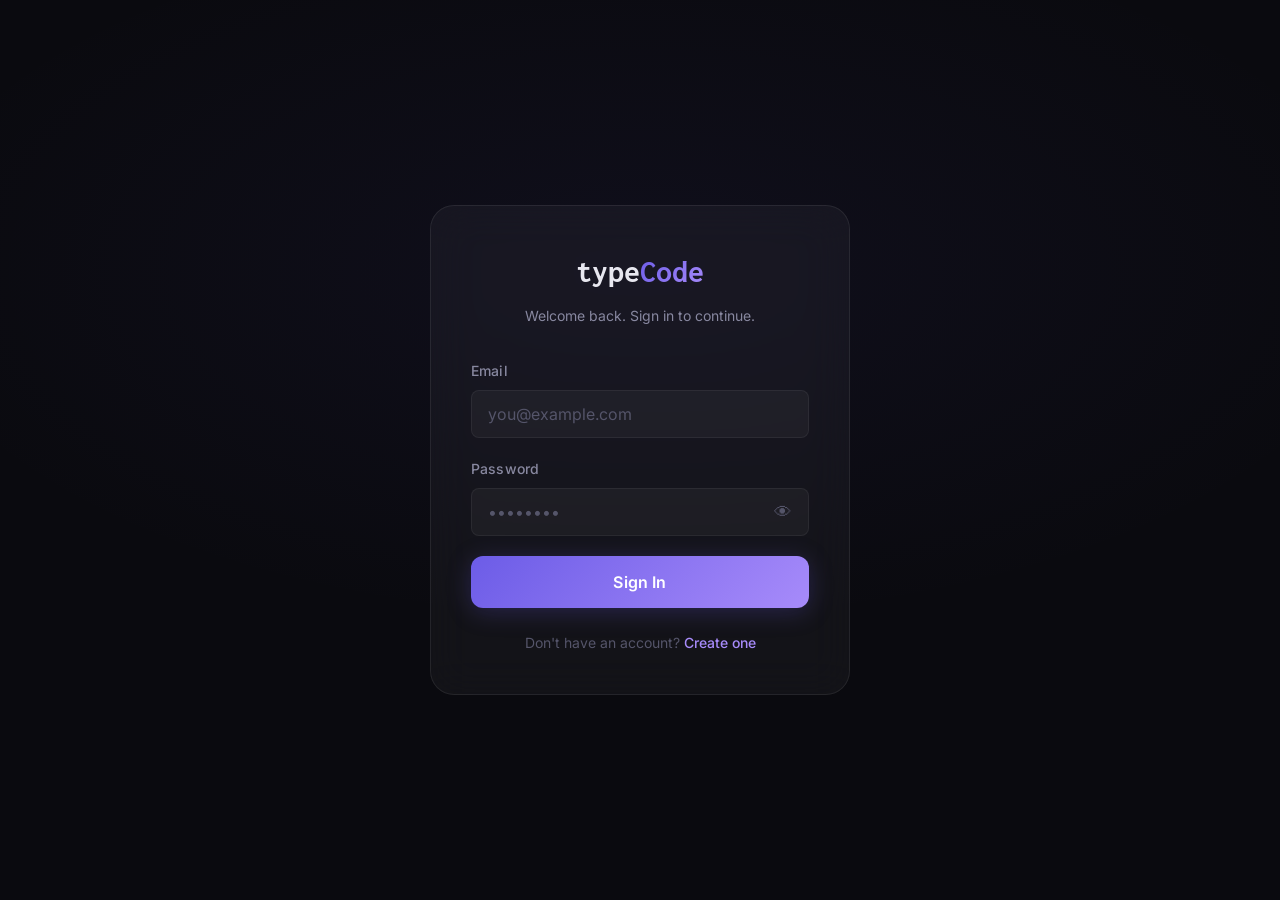
==== frontend/admin.html @ 32d02f75 "updated" ====
<!DOCTYPE html>
<html lang="en" data-theme="dark">
<head>
  <meta charset="UTF-8">
  <meta name="viewport" content="width=device-width, initial-scale=1.0">
  <title>Admin Panel — typeCode</title>
  <link rel="preconnect" href="https://fonts.googleapis.com">
  <link rel="preconnect" href="https://fonts.gstatic.com" crossorigin>
  <link href="https://fonts.googleapis.com/css2?family=Inconsolata:wght@400;700&family=Inter:wght@300;400;500;600;700&display=swap" rel="stylesheet">
  <link rel="stylesheet" href="css/design-system.css">
  <link rel="stylesheet" href="css/components.css">
  <link rel="stylesheet" href="css/layout.css">
  <link rel="stylesheet" href="css/dashboard.css">
  <style>
    .admin-tabs { margin-bottom: var(--space-6); justify-content: center; }
    .admin-section { display: none; }
    .admin-section.active { display: block; }
    .admin-stat { padding: var(--space-4) var(--space-5); }
    .admin-form { max-width: 600px; }
    .content-item { display: flex; justify-content: space-between; align-items: center; padding: var(--space-3) 0; border-bottom: 1px solid var(--border-subtle); }
    .content-item:last-child { border-bottom: none; }
    .content-preview { max-width: 400px; overflow: hidden; text-overflow: ellipsis; white-space: nowrap; font-size: var(--font-size-sm); color: var(--text-secondary); }
    .content-actions { display: flex; gap: var(--space-2); }
  </style>
</head>
<body>

  <!-- Navbar -->
  <nav class="app-navbar">
    <a href="index.html" class="app-navbar-logo">type<span>Code</span></a>
    <div class="app-navbar-nav">
      <a href="dashboard.html" class="nav-link">📊 Dashboard</a>
      <a href="admin.html" class="nav-link active">🔧 Admin</a>
    </div>
    <div class="app-navbar-actions">
      <button class="theme-toggle" aria-label="Toggle theme">☀️</button>
      <a href="profile.html" class="user-avatar" title="Profile">A</a>
      <button class="mobile-menu-btn" aria-label="Menu">☰</button>
    </div>
  </nav>

  <div class="page">
    <div class="page-content">

      <div class="page-header">
        <h1 class="page-title">🔧 Admin Panel</h1>
        <p class="page-subtitle">Manage users, content, and view analytics.</p>
      </div>

      <!-- Admin Tabs -->
      <div class="tabs admin-tabs" id="admin-tabs">
        <button class="tab active" data-section="analytics">📊 Analytics</button>
        <button class="tab" data-section="users">👥 Users</button>
        <button class="tab" data-section="texts">📝 Texts</button>
        <button class="tab" data-section="snippets">💻 Snippets</button>
      </div>

      <!-- Analytics Section -->
      <div class="admin-section active" id="section-analytics">
        <div class="dashboard-stats">
          <div class="card admin-stat stat-card">
            <div class="stat-value" id="admin-total-users">—</div>
            <div class="stat-label">Total Users</div>
          </div>
          <div class="card admin-stat stat-card">
            <div class="stat-value" id="admin-new-users">—</div>
            <div class="stat-label">New This Week</div>
          </div>
          <div class="card admin-stat stat-card">
            <div class="stat-value" id="admin-total-tests">—</div>
            <div class="stat-label">Total Tests</div>
          </div>
          <div class="card admin-stat stat-card">
            <div class="stat-value" id="admin-avg-wpm">—</div>
            <div class="stat-label">Avg WPM</div>
          </div>
          <div class="card admin-stat stat-card">
            <div class="stat-value" id="admin-tests-week">—</div>
            <div class="stat-label">Tests This Week</div>
          </div>
          <div class="card admin-stat stat-card">
            <div class="stat-value" id="admin-total-content">—</div>
            <div class="stat-label">Total Content</div>
          </div>
        </div>
      </div>

      <!-- Users Section -->
      <div class="admin-section" id="section-users">
        <div class="card">
          <div class="card-header">
            <h3 class="card-title">User Management</h3>
            <input class="form-input" type="text" id="user-search" placeholder="Search users..." style="max-width:240px;">
          </div>
          <div class="table-wrapper">
            <table class="data-table">
              <thead>
                <tr><th>ID</th><th>Username</th><th>Email</th><th>Role</th><th>Status</th><th>Actions</th></tr>
              </thead>
              <tbody id="users-table-body">
                <tr><td colspan="6" class="text-center text-muted" style="padding:var(--space-8);">Loading...</td></tr>
              </tbody>
            </table>
          </div>
        </div>
      </div>

      <!-- Texts Section -->
      <div class="admin-section" id="section-texts">
        <div class="card" style="margin-bottom:var(--space-6);">
          <h3 class="card-title" style="margin-bottom:var(--space-4);">Add New Text</h3>
          <form id="add-text-form" class="admin-form" novalidate>
            <div class="form-group">
              <label class="form-label">Content</label>
              <textarea class="form-input form-textarea" id="text-content" rows="4" placeholder="Enter typing text..."></textarea>
            </div>
            <div class="form-group" style="display:flex;gap:var(--space-4);">
              <div style="flex:1;">
                <label class="form-label">Difficulty</label>
                <select class="form-input form-select" id="text-difficulty">
                  <option value="beginner">Beginner</option>
                  <option value="intermediate" selected>Intermediate</option>
                  <option value="advanced">Advanced</option>
                </select>
              </div>
              <div style="flex:1;">
                <label class="form-label">Category</label>
                <input class="form-input" type="text" id="text-category" value="general">
              </div>
            </div>
            <button type="submit" class="btn btn-primary">Add Text</button>
          </form>
        </div>
        <div class="card">
          <h3 class="card-title" style="margin-bottom:var(--space-4);">Existing Texts</h3>
          <div id="texts-list"><p class="text-muted">Loading...</p></div>
        </div>
      </div>

      <!-- Snippets Section -->
      <div class="admin-section" id="section-snippets">
        <div class="card" style="margin-bottom:var(--space-6);">
          <h3 class="card-title" style="margin-bottom:var(--space-4);">Add Code Snippet</h3>
          <form id="add-snippet-form" class="admin-form" novalidate>
            <div class="form-group">
              <label class="form-label">Title</label>
              <input class="form-input" type="text" id="snippet-title" placeholder="e.g. Binary Search">
            </div>
            <div class="form-group">
              <label class="form-label">Code</label>
              <textarea class="form-input form-textarea" id="snippet-content" rows="6" placeholder="Paste code here..." style="font-family:var(--font-mono);"></textarea>
            </div>
            <div class="form-group" style="display:flex;gap:var(--space-4);">
              <div style="flex:1;">
                <label class="form-label">Language</label>
                <select class="form-input form-select" id="snippet-language">
                  <option value="python">Python</option>
                  <option value="javascript">JavaScript</option>
                  <option value="java">Java</option>
                  <option value="c">C</option>
                  <option value="cpp">C++</option>
                  <option value="html">HTML</option>
                  <option value="css">CSS</option>
                  <option value="sql">SQL</option>
                </select>
              </div>
              <div style="flex:1;">
                <label class="form-label">Difficulty</label>
                <select class="form-input form-select" id="snippet-difficulty">
                  <option value="beginner">Beginner</option>
                  <option value="intermediate" selected>Intermediate</option>
                  <option value="advanced">Advanced</option>
                </select>
              </div>
            </div>
            <button type="submit" class="btn btn-primary">Add Snippet</button>
          </form>
        </div>
        <div class="card">
          <h3 class="card-title" style="margin-bottom:var(--space-4);">Existing Snippets</h3>
          <div id="snippets-list"><p class="text-muted">Loading...</p></div>
        </div>
      </div>

    </div>
  </div>

  <script src="js/api.js"></script>
  <script src="js/app.js"></script>
  <script src="js/admin.js"></script>
</body>
</html>
---- frontend/css/design-system.css ----
/* ============================================
   DESIGN SYSTEM — typeCode
   Core tokens, variables, and base styles
   ============================================ */

/* --- CSS Custom Properties (Design Tokens) --- */
:root {
  /* ---- Colors: Dark Theme (Default) ---- */
  --bg-primary: #0a0a0f;
  --bg-secondary: #111118;
  --bg-tertiary: #1a1a2e;
  --bg-card: rgba(255, 255, 255, 0.03);
  --bg-card-hover: rgba(255, 255, 255, 0.05);
  --bg-input: rgba(255, 255, 255, 0.04);
  --bg-input-focus: rgba(255, 255, 255, 0.07);

  --glass-bg: rgba(255, 255, 255, 0.04);
  --glass-border: rgba(255, 255, 255, 0.08);
  --glass-blur: 20px;

  --border-subtle: rgba(255, 255, 255, 0.06);
  --border-default: rgba(255, 255, 255, 0.1);
  --border-strong: rgba(255, 255, 255, 0.15);

  --text-primary: #e8e8f0;
  --text-secondary: #8888a0;
  --text-muted: #55556a;
  --text-inverse: #0a0a0f;

  /* ---- Accent Colors ---- */
  --accent: #6c5ce7;
  --accent-hover: #7c6ef0;
  --accent-light: #a78bfa;
  --accent-glow: rgba(108, 92, 231, 0.25);
  --accent-gradient: linear-gradient(135deg, #6c5ce7, #a78bfa);

  --teal: #00cec9;
  --teal-hover: #00e0db;
  --teal-glow: rgba(0, 206, 201, 0.2);

  /* ---- Semantic Colors ---- */
  --success: #00b894;
  --success-bg: rgba(0, 184, 148, 0.1);
  --success-border: rgba(0, 184, 148, 0.25);
  --error: #ff6b6b;
  --error-bg: rgba(255, 107, 107, 0.1);
  --error-border: rgba(255, 107, 107, 0.25);
  --warning: #fdcb6e;
  --warning-bg: rgba(253, 203, 110, 0.1);
  --warning-border: rgba(253, 203, 110, 0.25);
  --info: #74b9ff;
  --info-bg: rgba(116, 185, 255, 0.1);

  /* ---- Typography ---- */
  --font-display: 'Inter', -apple-system, BlinkMacSystemFont, 'Segoe UI', sans-serif;
  --font-mono: 'Inconsolata', 'JetBrains Mono', 'Courier New', monospace;
  --font-size-xs: 0.75rem;    /* 12px */
  --font-size-sm: 0.875rem;   /* 14px */
  --font-size-base: 1rem;     /* 16px */
  --font-size-md: 1.125rem;   /* 18px */
  --font-size-lg: 1.25rem;    /* 20px */
  --font-size-xl: 1.5rem;     /* 24px */
  --font-size-2xl: 2rem;      /* 32px */
  --font-size-3xl: 2.5rem;    /* 40px */
  --font-size-4xl: 3.5rem;    /* 56px */
  --line-height-tight: 1.15;
  --line-height-normal: 1.6;
  --letter-spacing-tight: -0.02em;
  --letter-spacing-normal: 0;
  --letter-spacing-wide: 0.04em;

  /* ---- Spacing ---- */
  --space-1: 0.25rem;  /* 4px */
  --space-2: 0.5rem;   /* 8px */
  --space-3: 0.75rem;  /* 12px */
  --space-4: 1rem;     /* 16px */
  --space-5: 1.25rem;  /* 20px */
  --space-6: 1.5rem;   /* 24px */
  --space-8: 2rem;     /* 32px */
  --space-10: 2.5rem;  /* 40px */
  --space-12: 3rem;    /* 48px */
  --space-16: 4rem;    /* 64px */
  --space-20: 5rem;    /* 80px */

  /* ---- Border Radius ---- */
  --radius-xs: 4px;
  --radius-sm: 8px;
  --radius-md: 12px;
  --radius-lg: 16px;
  --radius-xl: 20px;
  --radius-2xl: 24px;
  --radius-full: 9999px;

  /* ---- Shadows ---- */
  --shadow-sm: 0 2px 8px rgba(0, 0, 0, 0.2);
  --shadow-md: 0 4px 16px rgba(0, 0, 0, 0.3);
  --shadow-lg: 0 8px 32px rgba(0, 0, 0, 0.4);
  --shadow-xl: 0 16px 48px rgba(0, 0, 0, 0.5);
  --shadow-glow-accent: 0 4px 24px var(--accent-glow);
  --shadow-glow-teal: 0 4px 24px var(--teal-glow);

  /* ---- Transitions ---- */
  --transition-fast: 0.15s ease;
  --transition-normal: 0.25s ease;
  --transition-slow: 0.4s ease;

  /* ---- Z-Index Scale ---- */
  --z-dropdown: 100;
  --z-sticky: 200;
  --z-navbar: 300;
  --z-sidebar: 400;
  --z-modal-backdrop: 500;
  --z-modal: 600;
  --z-toast: 700;
  --z-tooltip: 800;
}

/* ---- Light Theme Overrides ---- */
[data-theme="light"] {
  --bg-primary: #f5f5fa;
  --bg-secondary: #ffffff;
  --bg-tertiary: #eeeef4;
  --bg-card: rgba(0, 0, 0, 0.02);
  --bg-card-hover: rgba(0, 0, 0, 0.04);
  --bg-input: rgba(0, 0, 0, 0.04);
  --bg-input-focus: rgba(0, 0, 0, 0.06);

  --glass-bg: rgba(255, 255, 255, 0.7);
  --glass-border: rgba(0, 0, 0, 0.08);

  --border-subtle: rgba(0, 0, 0, 0.06);
  --border-default: rgba(0, 0, 0, 0.1);
  --border-strong: rgba(0, 0, 0, 0.15);

  --text-primary: #1a1a2e;
  --text-secondary: #666680;
  --text-muted: #999aaa;
  --text-inverse: #f5f5fa;

  --accent-glow: rgba(108, 92, 231, 0.15);
  --teal-glow: rgba(0, 206, 201, 0.12);

  --shadow-sm: 0 2px 8px rgba(0, 0, 0, 0.06);
  --shadow-md: 0 4px 16px rgba(0, 0, 0, 0.08);
  --shadow-lg: 0 8px 32px rgba(0, 0, 0, 0.1);
}

/* ============================================
   BASE RESET & DEFAULTS
   ============================================ */
*, *::before, *::after {
  margin: 0;
  padding: 0;
  box-sizing: border-box;
}

html {
  font-size: 16px;
  scroll-behavior: smooth;
  -webkit-text-size-adjust: 100%;
}

body {
  font-family: var(--font-display);
  font-size: var(--font-size-base);
  line-height: var(--line-height-normal);
  color: var(--text-primary);
  background: var(--bg-primary);
  -webkit-font-smoothing: antialiased;
  -moz-osx-font-smoothing: grayscale;
  min-height: 100vh;
}

a {
  color: var(--accent-light);
  text-decoration: none;
  transition: color var(--transition-fast);
}
a:hover { color: var(--accent); }

img, video { max-width: 100%; height: auto; display: block; }

button, input, select, textarea {
  font-family: inherit;
  font-size: inherit;
  color: inherit;
  border: none;
  outline: none;
  background: none;
}

button { cursor: pointer; }

ul, ol { list-style: none; }

::selection {
  background: var(--accent);
  color: #ffffff;
}

/* Scrollbar styling (Webkit) */
::-webkit-scrollbar { width: 6px; height: 6px; }
::-webkit-scrollbar-track { background: transparent; }
::-webkit-scrollbar-thumb {
  background: rgba(255, 255, 255, 0.1);
  border-radius: var(--radius-full);
}
::-webkit-scrollbar-thumb:hover {
  background: rgba(255, 255, 255, 0.18);
}

/* ============================================
   UTILITY CLASSES
   ============================================ */
.visually-hidden {
  position: absolute !important;
  width: 1px !important;
  height: 1px !important;
  padding: 0 !important;
  margin: -1px !important;
  overflow: hidden !important;
  clip: rect(0, 0, 0, 0) !important;
  white-space: nowrap !important;
  border: 0 !important;
}

.container {
  width: 100%;
  max-width: 1200px;
  margin: 0 auto;
  padding: 0 var(--space-6);
}

.container-sm { max-width: 640px; }
.container-md { max-width: 860px; }

.text-center { text-align: center; }
.text-muted  { color: var(--text-muted); }
.text-mono   { font-family: var(--font-mono); }

.flex { display: flex; }
.flex-col { flex-direction: column; }
.items-center { align-items: center; }
.justify-center { justify-content: center; }
.justify-between { justify-content: space-between; }
.gap-2 { gap: var(--space-2); }
.gap-4 { gap: var(--space-4); }
.gap-6 { gap: var(--space-6); }
---- frontend/css/components.css ----
/* ============================================
   REUSABLE COMPONENTS — typeCode
   Buttons, cards, forms, modals, badges, toasts
   ============================================ */

/* ============================================
   BUTTONS
   ============================================ */
.btn {
  display: inline-flex;
  align-items: center;
  justify-content: center;
  gap: var(--space-2);
  padding: 0.75rem 1.75rem;
  border: none;
  border-radius: var(--radius-md);
  font-family: var(--font-display);
  font-size: var(--font-size-sm);
  font-weight: 600;
  cursor: pointer;
  transition: all var(--transition-normal);
  letter-spacing: 0.01em;
  white-space: nowrap;
  user-select: none;
  position: relative;
  overflow: hidden;
}

.btn:active { transform: scale(0.97); }

/* Primary — gradient accent */
.btn-primary {
  background: var(--accent-gradient);
  color: #ffffff;
  box-shadow: var(--shadow-glow-accent);
}
.btn-primary:hover {
  transform: translateY(-2px);
  box-shadow: 0 8px 32px rgba(108, 92, 231, 0.4);
}

/* Secondary — outlined glass */
.btn-secondary {
  background: transparent;
  color: var(--text-primary);
  border: 1px solid var(--glass-border);
  backdrop-filter: blur(8px);
}
.btn-secondary:hover {
  background: var(--bg-card-hover);
  border-color: var(--border-strong);
  transform: translateY(-2px);
}

/* Ghost — minimal */
.btn-ghost {
  background: transparent;
  color: var(--text-secondary);
  padding: 0.5rem 1rem;
}
.btn-ghost:hover {
  color: var(--text-primary);
  background: var(--bg-card);
}

/* Danger */
.btn-danger {
  background: var(--error);
  color: #ffffff;
}
.btn-danger:hover {
  background: #ff5252;
  transform: translateY(-2px);
  box-shadow: 0 4px 20px rgba(255, 107, 107, 0.3);
}

/* Success */
.btn-success {
  background: var(--success);
  color: #ffffff;
}
.btn-success:hover {
  transform: translateY(-2px);
  box-shadow: 0 4px 20px rgba(0, 184, 148, 0.3);
}

/* Sizes */
.btn-sm { padding: 0.5rem 1rem; font-size: var(--font-size-xs); }
.btn-lg { padding: 1rem 2.25rem; font-size: var(--font-size-base); }
.btn-full { width: 100%; }

.btn-icon-only {
  padding: 0.65rem;
  border-radius: var(--radius-sm);
}

/* ============================================
   CARDS
   ============================================ */
.card {
  background: var(--bg-card);
  border: 1px solid var(--glass-border);
  border-radius: var(--radius-xl);
  padding: var(--space-6);
  backdrop-filter: blur(var(--glass-blur));
  -webkit-backdrop-filter: blur(var(--glass-blur));
  transition: all var(--transition-normal);
}

.card-hover:hover {
  transform: translateY(-4px);
  border-color: rgba(108, 92, 231, 0.2);
  box-shadow: var(--shadow-lg);
  background: var(--bg-card-hover);
}

.card-header {
  display: flex;
  align-items: center;
  justify-content: space-between;
  margin-bottom: var(--space-4);
}

.card-title {
  font-size: var(--font-size-lg);
  font-weight: 600;
  color: var(--text-primary);
}

.card-subtitle {
  font-size: var(--font-size-sm);
  color: var(--text-secondary);
  margin-top: var(--space-1);
}

/* Stat card (for dashboard) */
.stat-card {
  text-align: center;
  padding: var(--space-6) var(--space-4);
}

.stat-card .stat-value {
  font-family: var(--font-mono);
  font-size: var(--font-size-3xl);
  font-weight: 700;
  color: var(--text-primary);
  line-height: var(--line-height-tight);
}

.stat-card .stat-label {
  font-size: var(--font-size-xs);
  color: var(--text-muted);
  text-transform: uppercase;
  letter-spacing: var(--letter-spacing-wide);
  margin-top: var(--space-2);
}

/* ============================================
   FORM ELEMENTS
   ============================================ */
.form-group {
  display: flex;
  flex-direction: column;
  gap: var(--space-2);
  margin-bottom: var(--space-5);
}

.form-label {
  font-size: var(--font-size-sm);
  font-weight: 500;
  color: var(--text-secondary);
  letter-spacing: 0.01em;
}

.form-input,
.form-select,
.form-textarea {
  width: 100%;
  padding: 0.8rem 1rem;
  background: var(--bg-input);
  border: 1px solid var(--border-subtle);
  border-radius: var(--radius-sm);
  color: var(--text-primary);
  font-size: var(--font-size-base);
  transition: all var(--transition-fast);
}

.form-input:focus,
.form-select:focus,
.form-textarea:focus {
  background: var(--bg-input-focus);
  border-color: var(--accent);
  box-shadow: 0 0 0 3px var(--accent-glow);
}

.form-input::placeholder {
  color: var(--text-muted);
}

.form-textarea {
  resize: vertical;
  min-height: 100px;
}

.form-error {
  font-size: var(--font-size-xs);
  color: var(--error);
  display: none;
}

.form-group.error .form-input {
  border-color: var(--error);
  box-shadow: 0 0 0 3px var(--error-bg);
}
.form-group.error .form-error { display: block; }

.form-hint {
  font-size: var(--font-size-xs);
  color: var(--text-muted);
}

/* Password field wrapper (for visibility toggle) */
.password-field {
  position: relative;
  display: flex;
  align-items: center;
}

.password-field .form-input {
  padding-right: 3rem;
}

.password-toggle {
  position: absolute;
  right: 0.75rem;
  background: transparent;
  border: none;
  cursor: pointer;
  font-size: 1.1rem;
  color: var(--text-muted);
  transition: color var(--transition-fast);
  display: flex;
  align-items: center;
  justify-content: center;
  padding: 0.3rem;
  z-index: 1;
}

.password-toggle:hover {
  color: var(--text-primary);
}

/* Form select dropdown arrow */
.form-select {
  appearance: none;
  -webkit-appearance: none;
  background-image: url("data:image/svg+xml;charset=UTF-8,%3Csvg xmlns='http://www.w3.org/2000/svg' width='12' height='12' viewBox='0 0 12 12'%3E%3Cpath d='M2 4l4 4 4-4' fill='none' stroke='%238888a0' stroke-width='1.5' stroke-linecap='round' stroke-linejoin='round'/%3E%3C/svg%3E");
  background-repeat: no-repeat;
  background-position: right 1rem center;
  padding-right: 2.5rem;
  cursor: pointer;
}

/* Inline spinner for loading buttons */
.spinner {
  display: inline-block;
}

.btn .spinner {
  width: 16px;
  height: 16px;
  border-width: 2px;
  vertical-align: middle;
  margin-right: var(--space-2);
}

/* Checkbox / Toggle */
.toggle-wrapper {
  display: flex;
  align-items: center;
  gap: var(--space-3);
  cursor: pointer;
}

.toggle {
  position: relative;
  width: 44px;
  height: 24px;
  background: var(--bg-input);
  border-radius: var(--radius-full);
  border: 1px solid var(--border-subtle);
  transition: background var(--transition-fast);
  flex-shrink: 0;
}

.toggle::after {
  content: '';
  position: absolute;
  top: 2px;
  left: 2px;
  width: 18px;
  height: 18px;
  background: var(--text-secondary);
  border-radius: 50%;
  transition: all var(--transition-fast);
}

.toggle.active {
  background: var(--accent);
  border-color: var(--accent);
}

.toggle.active::after {
  left: 22px;
  background: #ffffff;
}

/* ============================================
   BADGES
   ============================================ */
.badge {
  display: inline-flex;
  align-items: center;
  gap: var(--space-1);
  padding: 0.2rem 0.65rem;
  border-radius: var(--radius-full);
  font-size: var(--font-size-xs);
  font-weight: 600;
  letter-spacing: 0.02em;
}

.badge-accent  { background: var(--accent-glow); color: var(--accent-light); }
.badge-success { background: var(--success-bg);  color: var(--success); }
.badge-error   { background: var(--error-bg);    color: var(--error); }
.badge-warning { background: var(--warning-bg);  color: var(--warning); }
.badge-info    { background: var(--info-bg);     color: var(--info); }

/* ============================================
   TABS
   ============================================ */
.tabs {
  display: flex;
  gap: var(--space-1);
  padding: var(--space-1);
  background: var(--bg-card);
  border-radius: var(--radius-md);
  border: 1px solid var(--border-subtle);
}

.tab {
  padding: 0.55rem 1.2rem;
  border-radius: var(--radius-sm);
  font-size: var(--font-size-sm);
  font-weight: 500;
  color: var(--text-secondary);
  cursor: pointer;
  transition: all var(--transition-fast);
  border: none;
  background: transparent;
}

.tab:hover { color: var(--text-primary); }

.tab.active {
  background: var(--accent);
  color: #ffffff;
  box-shadow: var(--shadow-sm);
}

/* ============================================
   MODAL
   ============================================ */
.modal-backdrop {
  position: fixed;
  inset: 0;
  background: rgba(0, 0, 0, 0.6);
  backdrop-filter: blur(4px);
  z-index: var(--z-modal-backdrop);
  display: none;
  align-items: center;
  justify-content: center;
  animation: fadeIn 0.2s ease;
}

.modal-backdrop.active { display: flex; }

.modal {
  background: var(--bg-secondary);
  border: 1px solid var(--glass-border);
  border-radius: var(--radius-xl);
  padding: var(--space-8);
  max-width: 480px;
  width: 90%;
  max-height: 85vh;
  overflow-y: auto;
  z-index: var(--z-modal);
  animation: slideUp 0.3s ease;
}

.modal-title {
  font-size: var(--font-size-xl);
  font-weight: 600;
  margin-bottom: var(--space-4);
}

@keyframes fadeIn { from { opacity: 0; } to { opacity: 1; } }
@keyframes slideUp {
  from { opacity: 0; transform: translateY(20px); }
  to   { opacity: 1; transform: translateY(0); }
}

/* ============================================
   TOAST / NOTIFICATION
   ============================================ */
.toast-container {
  position: fixed;
  top: var(--space-6);
  right: var(--space-6);
  z-index: var(--z-toast);
  display: flex;
  flex-direction: column;
  gap: var(--space-3);
}

.toast {
  display: flex;
  align-items: center;
  gap: var(--space-3);
  padding: var(--space-4) var(--space-5);
  background: var(--bg-secondary);
  border: 1px solid var(--glass-border);
  border-radius: var(--radius-md);
  box-shadow: var(--shadow-lg);
  font-size: var(--font-size-sm);
  animation: slideInRight 0.3s ease;
  min-width: 280px;
}

.toast-success { border-left: 3px solid var(--success); }
.toast-error   { border-left: 3px solid var(--error); }
.toast-info    { border-left: 3px solid var(--info); }

@keyframes slideInRight {
  from { opacity: 0; transform: translateX(40px); }
  to   { opacity: 1; transform: translateX(0); }
}

/* ============================================
   DROPDOWN / SELECT
   ============================================ */
.dropdown {
  position: relative;
  display: inline-block;
}

.dropdown-menu {
  position: absolute;
  top: calc(100% + var(--space-2));
  right: 0;
  min-width: 180px;
  background: var(--bg-secondary);
  border: 1px solid var(--glass-border);
  border-radius: var(--radius-md);
  box-shadow: var(--shadow-lg);
  padding: var(--space-2);
  z-index: var(--z-dropdown);
  display: none;
}

.dropdown-menu.active { display: block; }

.dropdown-item {
  display: flex;
  align-items: center;
  gap: var(--space-2);
  padding: var(--space-2) var(--space-3);
  border-radius: var(--radius-sm);
  font-size: var(--font-size-sm);
  color: var(--text-secondary);
  cursor: pointer;
  transition: all var(--transition-fast);
}

.dropdown-item:hover {
  background: var(--bg-card);
  color: var(--text-primary);
}

/* ============================================
   LOADING / SKELETON
   ============================================ */
.spinner {
  width: 24px;
  height: 24px;
  border: 2px solid var(--border-subtle);
  border-top-color: var(--accent);
  border-radius: 50%;
  animation: spin 0.7s linear infinite;
}

@keyframes spin { to { transform: rotate(360deg); } }

.skeleton {
  background: linear-gradient(90deg,
    var(--bg-card) 25%,
    var(--bg-card-hover) 50%,
    var(--bg-card) 75%
  );
  background-size: 200% 100%;
  animation: shimmer 1.5s infinite;
  border-radius: var(--radius-sm);
}

@keyframes shimmer { to { background-position: -200% 0; } }

/* ============================================
   TABLE
   ============================================ */
.table-wrapper {
  overflow-x: auto;
  border-radius: var(--radius-lg);
  border: 1px solid var(--glass-border);
}

.data-table {
  width: 100%;
  border-collapse: collapse;
  font-size: var(--font-size-sm);
}

.data-table th {
  text-align: left;
  padding: var(--space-3) var(--space-4);
  font-weight: 600;
  color: var(--text-muted);
  text-transform: uppercase;
  font-size: var(--font-size-xs);
  letter-spacing: var(--letter-spacing-wide);
  border-bottom: 1px solid var(--border-subtle);
  background: var(--bg-card);
}

.data-table td {
  padding: var(--space-3) var(--space-4);
  border-bottom: 1px solid var(--border-subtle);
  color: var(--text-secondary);
}

.data-table tr:last-child td { border-bottom: none; }

.data-table tr:hover td {
  background: var(--bg-card);
  color: var(--text-primary);
}

/* ============================================
   PAGINATION
   ============================================ */
.pagination {
  display: flex;
  align-items: center;
  justify-content: center;
  gap: var(--space-2);
  padding: var(--space-4) 0;
}

.page-btn {
  width: 36px;
  height: 36px;
  display: flex;
  align-items: center;
  justify-content: center;
  border-radius: var(--radius-sm);
  font-size: var(--font-size-sm);
  color: var(--text-secondary);
  background: transparent;
  border: 1px solid transparent;
  cursor: pointer;
  transition: all var(--transition-fast);
}

.page-btn:hover {
  background: var(--bg-card);
  color: var(--text-primary);
}

.page-btn.active {
  background: var(--accent);
  color: #ffffff;
  border-color: var(--accent);
}

/* ============================================
   EMPTY STATE
   ============================================ */
.empty-state {
  display: flex;
  flex-direction: column;
  align-items: center;
  justify-content: center;
  padding: var(--space-16) var(--space-6);
  text-align: center;
}

.empty-state-icon {
  font-size: 3rem;
  margin-bottom: var(--space-4);
  opacity: 0.5;
}

.empty-state-title {
  font-size: var(--font-size-lg);
  font-weight: 600;
  color: var(--text-secondary);
  margin-bottom: var(--space-2);
}

.empty-state-text {
  font-size: var(--font-size-sm);
  color: var(--text-muted);
  max-width: 360px;
}
---- frontend/css/layout.css ----
/* ============================================
   LAYOUT — typeCode
   Navbar, sidebar, page layouts, responsive grid
   ============================================ */

/* ============================================
   APP NAVBAR (shared across all pages)
   ============================================ */
.app-navbar {
  position: fixed;
  top: 0;
  left: 0;
  width: 100%;
  height: 64px;
  display: flex;
  align-items: center;
  justify-content: space-between;
  padding: 0 var(--space-8);
  z-index: var(--z-navbar);
  backdrop-filter: blur(24px);
  -webkit-backdrop-filter: blur(24px);
  background: rgba(10, 10, 15, 0.8);
  border-bottom: 1px solid var(--border-subtle);
}

[data-theme="light"] .app-navbar {
  background: rgba(245, 245, 250, 0.85);
}

.app-navbar-logo {
  font-family: var(--font-mono);
  font-size: 1.35rem;
  font-weight: 700;
  color: var(--text-primary);
  text-decoration: none;
  letter-spacing: 0.02em;
}

.app-navbar-logo span {
  background: var(--accent-gradient);
  -webkit-background-clip: text;
  -webkit-text-fill-color: transparent;
  background-clip: text;
}

.app-navbar-nav {
  display: flex;
  align-items: center;
  gap: var(--space-1);
}

.nav-link {
  display: flex;
  align-items: center;
  gap: var(--space-2);
  padding: 0.5rem 1rem;
  border-radius: var(--radius-sm);
  font-size: var(--font-size-sm);
  font-weight: 500;
  color: var(--text-secondary);
  text-decoration: none;
  transition: all var(--transition-fast);
}

.nav-link:hover,
.nav-link.active {
  color: var(--text-primary);
  background: var(--bg-card);
}

.nav-link.active {
  color: var(--accent-light);
}

.app-navbar-actions {
  display: flex;
  align-items: center;
  gap: var(--space-3);
}

/* Theme toggle button */
.theme-toggle {
  width: 36px;
  height: 36px;
  display: flex;
  align-items: center;
  justify-content: center;
  border-radius: var(--radius-sm);
  background: transparent;
  color: var(--text-secondary);
  cursor: pointer;
  font-size: 1.15rem;
  transition: all var(--transition-fast);
  border: none;
}

.theme-toggle:hover {
  background: var(--bg-card);
  color: var(--text-primary);
}

/* User avatar / menu trigger */
.user-avatar {
  width: 34px;
  height: 34px;
  border-radius: 50%;
  background: var(--accent-gradient);
  display: flex;
  align-items: center;
  justify-content: center;
  font-size: var(--font-size-sm);
  font-weight: 700;
  color: #ffffff;
  cursor: pointer;
  transition: box-shadow var(--transition-fast);
}

.user-avatar:hover {
  box-shadow: 0 0 0 3px var(--accent-glow);
}

/* Mobile hamburger */
.mobile-menu-btn {
  display: none;
  width: 36px;
  height: 36px;
  align-items: center;
  justify-content: center;
  background: transparent;
  border: none;
  color: var(--text-primary);
  font-size: 1.3rem;
  cursor: pointer;
}

/* ============================================
   PAGE WRAPPER (content below navbar)
   ============================================ */
.page {
  padding-top: 64px; /* navbar height */
  min-height: 100vh;
  position: relative;
}

/* Background grid pattern */
.page::before {
  content: '';
  position: fixed;
  inset: 0;
  background-image:
    linear-gradient(rgba(255,255,255,0.012) 1px, transparent 1px),
    linear-gradient(90deg, rgba(255,255,255,0.012) 1px, transparent 1px);
  background-size: 60px 60px;
  pointer-events: none;
  z-index: 0;
}

[data-theme="light"] .page::before {
  background-image:
    linear-gradient(rgba(0,0,0,0.02) 1px, transparent 1px),
    linear-gradient(90deg, rgba(0,0,0,0.02) 1px, transparent 1px);
}

.page-content {
  position: relative;
  z-index: 1;
  padding: var(--space-8) var(--space-6);
  max-width: 1200px;
  margin: 0 auto;
}

.page-content-sm { max-width: 640px; }
.page-content-md { max-width: 860px; }
.page-content-full { max-width: 100%; padding: var(--space-8); }

/* Page header */
.page-header {
  margin-bottom: var(--space-8);
}

.page-title {
  font-size: var(--font-size-2xl);
  font-weight: 700;
  color: var(--text-primary);
  line-height: var(--line-height-tight);
}

.page-subtitle {
  font-size: var(--font-size-base);
  color: var(--text-secondary);
  margin-top: var(--space-2);
}

/* ============================================
   GRID LAYOUTS
   ============================================ */
.grid {
  display: grid;
  gap: var(--space-6);
}

.grid-2 { grid-template-columns: repeat(2, 1fr); }
.grid-3 { grid-template-columns: repeat(3, 1fr); }
.grid-4 { grid-template-columns: repeat(4, 1fr); }

.grid-auto {
  grid-template-columns: repeat(auto-fit, minmax(280px, 1fr));
}

/* ============================================
   AUTH LAYOUT (centered card)
   ============================================ */
.auth-page {
  display: flex;
  align-items: center;
  justify-content: center;
  min-height: 100vh;
  padding: var(--space-6);
  background:
    radial-gradient(ellipse 60% 40% at 50% 30%, rgba(108, 92, 231, 0.06), transparent),
    var(--bg-primary);
}

.auth-card {
  width: 100%;
  max-width: 420px;
  padding: var(--space-10);
  background: var(--glass-bg);
  border: 1px solid var(--glass-border);
  border-radius: var(--radius-2xl);
  backdrop-filter: blur(var(--glass-blur));
  -webkit-backdrop-filter: blur(var(--glass-blur));
}

.auth-logo {
  font-family: var(--font-mono);
  font-size: var(--font-size-2xl);
  font-weight: 700;
  text-align: center;
  margin-bottom: var(--space-2);
  color: var(--text-primary);
}

.auth-logo span {
  background: var(--accent-gradient);
  -webkit-background-clip: text;
  -webkit-text-fill-color: transparent;
  background-clip: text;
}

.auth-subtitle {
  text-align: center;
  font-size: var(--font-size-sm);
  color: var(--text-secondary);
  margin-bottom: var(--space-8);
}

.auth-footer {
  text-align: center;
  margin-top: var(--space-6);
  font-size: var(--font-size-sm);
  color: var(--text-muted);
}

.auth-footer a {
  color: var(--accent-light);
  font-weight: 500;
}

.auth-divider {
  display: flex;
  align-items: center;
  gap: var(--space-4);
  margin: var(--space-6) 0;
  color: var(--text-muted);
  font-size: var(--font-size-xs);
}

.auth-divider::before,
.auth-divider::after {
  content: '';
  flex: 1;
  height: 1px;
  background: var(--border-subtle);
}

/* ============================================
   DASHBOARD GRID
   ============================================ */
.dashboard-stats {
  display: grid;
  grid-template-columns: repeat(auto-fit, minmax(200px, 1fr));
  gap: var(--space-4);
  margin-bottom: var(--space-8);
}

.dashboard-main {
  display: grid;
  grid-template-columns: 1fr 360px;
  gap: var(--space-6);
}

/* ============================================
   FOOTER
   ============================================ */
.app-footer {
  position: relative;
  z-index: 1;
  text-align: center;
  padding: var(--space-6);
  border-top: 1px solid var(--border-subtle);
  color: var(--text-muted);
  font-size: var(--font-size-sm);
}

/* ============================================
   RESPONSIVE BREAKPOINTS
   ============================================ */
@media (max-width: 1024px) {
  .dashboard-main {
    grid-template-columns: 1fr;
  }
  .grid-4 { grid-template-columns: repeat(2, 1fr); }
}

@media (max-width: 768px) {
  .app-navbar {
    padding: 0 var(--space-4);
  }

  .app-navbar-nav {
    display: none;
  }

  .mobile-menu-btn { display: flex; }

  /* Mobile menu overlay */
  .app-navbar-nav.mobile-open {
    display: flex;
    flex-direction: column;
    position: fixed;
    top: 64px;
    left: 0;
    width: 100%;
    background: var(--bg-secondary);
    border-bottom: 1px solid var(--border-subtle);
    padding: var(--space-4);
    gap: var(--space-2);
    z-index: var(--z-navbar);
  }

  .page-content { padding: var(--space-6) var(--space-4); }
  .grid-2, .grid-3 { grid-template-columns: 1fr; }
}

@media (max-width: 480px) {
  .app-navbar { padding: 0 var(--space-3); }
  .page-content { padding: var(--space-4) var(--space-3); }
  .auth-card { padding: var(--space-6); }
}
---- frontend/css/dashboard.css ----
/* ============================================
   DASHBOARD STYLES — typeCode
   ============================================ */

/* Quick action cards */
.quick-actions {
  display: grid;
  grid-template-columns: repeat(auto-fit, minmax(160px, 1fr));
  gap: var(--space-3);
}

.quick-action-card {
  display: flex;
  flex-direction: column;
  align-items: center;
  gap: var(--space-2);
  padding: var(--space-5) var(--space-4);
  border-radius: var(--radius-lg);
  background: var(--bg-card);
  border: 1px solid var(--border-subtle);
  text-decoration: none;
  color: var(--text-primary);
  transition: all var(--transition-normal);
  text-align: center;
}

.quick-action-card:hover {
  transform: translateY(-3px);
  border-color: rgba(108, 92, 231, 0.3);
  box-shadow: 0 8px 24px rgba(0, 0, 0, 0.2);
  background: var(--bg-card-hover);
}

.qa-icon { font-size: 1.8rem; }

.qa-label {
  font-size: var(--font-size-sm);
  font-weight: 600;
}

.qa-desc {
  font-size: var(--font-size-xs);
  color: var(--text-muted);
}

/* Dashboard grid (left + right) */
.dashboard-left { min-width: 0; }
.dashboard-right { min-width: 0; }

/* Recent test row */
.recent-test-row {
  display: flex;
  align-items: center;
  justify-content: space-between;
  padding: var(--space-3) 0;
  border-bottom: 1px solid var(--border-subtle);
  font-size: var(--font-size-sm);
}

.recent-test-row:last-child { border-bottom: none; }

.recent-test-info {
  display: flex;
  flex-direction: column;
  gap: 2px;
}

.recent-test-mode {
  font-weight: 600;
  color: var(--text-primary);
}

.recent-test-meta {
  font-size: var(--font-size-xs);
  color: var(--text-muted);
}

.recent-test-wpm {
  font-family: var(--font-mono);
  font-size: var(--font-size-lg);
  font-weight: 700;
  color: var(--accent-light);
}

/* Tips list */
.tips-list {
  display: flex;
  flex-direction: column;
  gap: var(--space-3);
}

.tip-item {
  display: flex;
  align-items: flex-start;
  gap: var(--space-3);
  font-size: var(--font-size-sm);
  color: var(--text-secondary);
  line-height: 1.5;
}

.tip-icon {
  flex-shrink: 0;
  font-size: 1.1rem;
}

/* Weak key item */
.weak-key-bar {
  display: flex;
  align-items: center;
  gap: var(--space-3);
  margin-bottom: var(--space-3);
}

.weak-key-char {
  font-family: var(--font-mono);
  font-size: var(--font-size-base);
  font-weight: 700;
  color: var(--error);
  width: 28px;
  height: 28px;
  display: flex;
  align-items: center;
  justify-content: center;
  background: var(--error-bg);
  border-radius: var(--radius-xs);
  border: 1px solid var(--error-border);
}

.weak-key-track {
  flex: 1;
  height: 6px;
  background: var(--bg-card);
  border-radius: var(--radius-full);
  overflow: hidden;
}

.weak-key-fill {
  height: 100%;
  background: var(--error);
  border-radius: var(--radius-full);
  transition: width 0.5s ease;
}

.weak-key-rate {
  font-size: var(--font-size-xs);
  color: var(--text-muted);
  min-width: 40px;
  text-align: right;
}

@media (max-width: 1024px) {
  .dashboard-main {
    grid-template-columns: 1fr;
  }
}
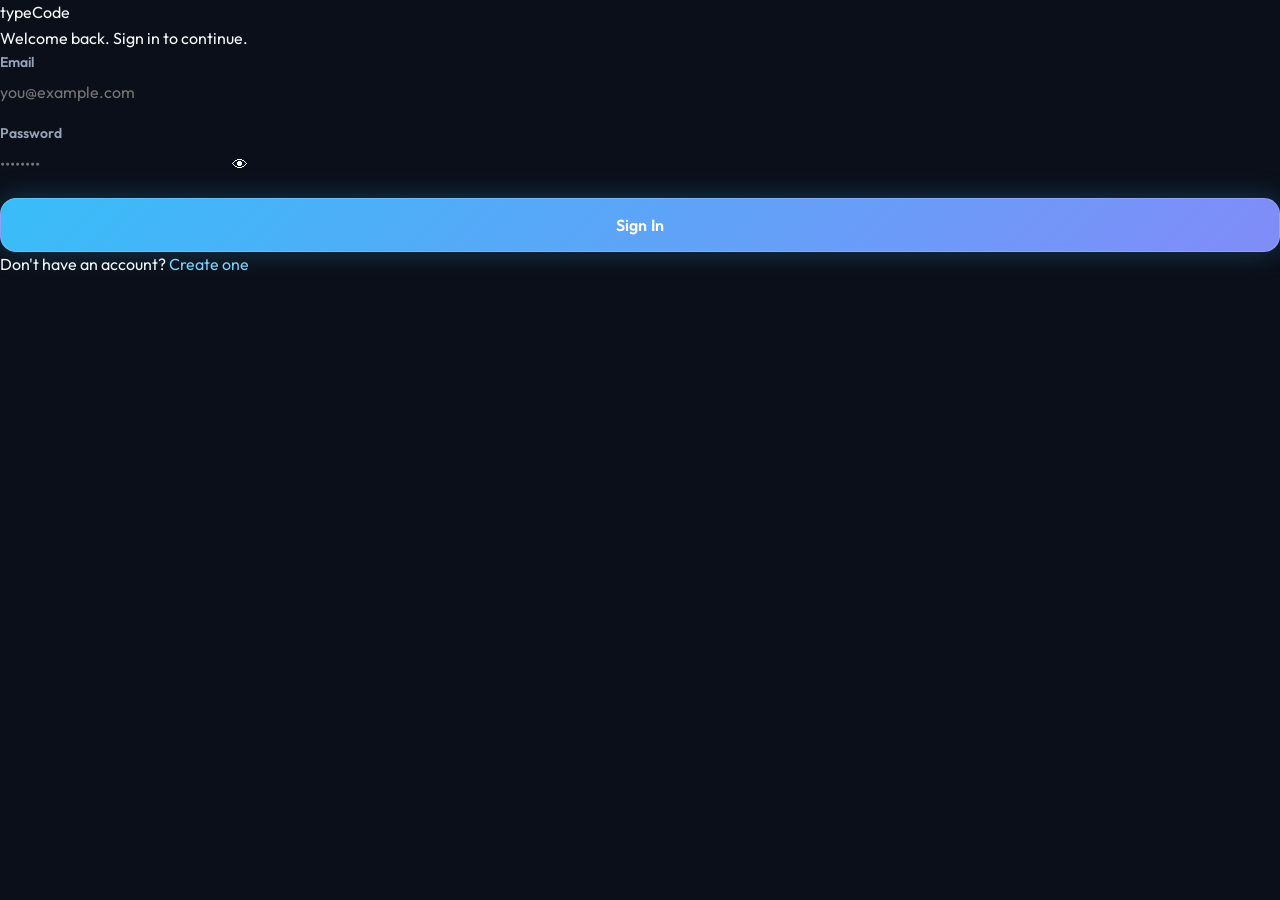
==== commit beeb8775: "updated" ====
--- a/frontend/admin.html
+++ b/frontend/admin.html
@@ -6,7 +6,7 @@
   <title>Admin Panel — typeCode</title>
   <link rel="preconnect" href="https://fonts.googleapis.com">
   <link rel="preconnect" href="https://fonts.gstatic.com" crossorigin>
-  <link href="https://fonts.googleapis.com/css2?family=Inconsolata:wght@400;700&family=Inter:wght@300;400;500;600;700&display=swap" rel="stylesheet">
+  <link href="https://fonts.googleapis.com/css2?family=JetBrains+Mono:ital,wght@0,400..800;1,400..800&family=Outfit:wght@400;500;600;700;800&family=Plus+Jakarta+Sans:wght@400;500;600;700&display=swap" rel="stylesheet">
   <link rel="stylesheet" href="css/design-system.css">
   <link rel="stylesheet" href="css/components.css">
   <link rel="stylesheet" href="css/layout.css">
@@ -22,6 +22,7 @@
     .content-preview { max-width: 400px; overflow: hidden; text-overflow: ellipsis; white-space: nowrap; font-size: var(--font-size-sm); color: var(--text-secondary); }
     .content-actions { display: flex; gap: var(--space-2); }
   </style>
+  <link rel="icon" type="image/svg+xml" href="favicon.svg">
 </head>
 <body>
 
@@ -29,8 +30,8 @@
   <nav class="app-navbar">
     <a href="index.html" class="app-navbar-logo">type<span>Code</span></a>
     <div class="app-navbar-nav">
-      <a href="dashboard.html" class="nav-link">📊 Dashboard</a>
-      <a href="admin.html" class="nav-link active">🔧 Admin</a>
+      <a href="dashboard.html" class="nav-link">Dashboard</a>
+      <a href="admin.html" class="nav-link active">Admin</a>
     </div>
     <div class="app-navbar-actions">
       <button class="theme-toggle" aria-label="Toggle theme">☀️</button>
@@ -43,16 +44,16 @@
     <div class="page-content">
 
       <div class="page-header">
-        <h1 class="page-title">🔧 Admin Panel</h1>
+        <h1 class="page-title">Admin Panel</h1>
         <p class="page-subtitle">Manage users, content, and view analytics.</p>
       </div>
 
       <!-- Admin Tabs -->
       <div class="tabs admin-tabs" id="admin-tabs">
-        <button class="tab active" data-section="analytics">📊 Analytics</button>
-        <button class="tab" data-section="users">👥 Users</button>
-        <button class="tab" data-section="texts">📝 Texts</button>
-        <button class="tab" data-section="snippets">💻 Snippets</button>
+        <button class="tab active" data-section="analytics">Analytics</button>
+        <button class="tab" data-section="users">Users</button>
+        <button class="tab" data-section="texts">Texts</button>
+        <button class="tab" data-section="snippets">Snippets</button>
       </div>
 
       <!-- Analytics Section -->
--- a/frontend/css/design-system.css
+++ b/frontend/css/design-system.css
@@ -1,59 +1,62 @@
 /* ============================================
    DESIGN SYSTEM — typeCode
-   Core tokens, variables, and base styles
+   Modern, Minimal, High-Contrast Typing Theme
    ============================================ */
 
-/* --- CSS Custom Properties (Design Tokens) --- */
+@import url('https://fonts.googleapis.com/css2?family=JetBrains+Mono:ital,wght@0,400..800;1,400..800&family=Outfit:wght@400;500;600;700;800&family=Plus+Jakarta+Sans:wght@400;500;600;700&display=swap');
+
 :root {
-  /* ---- Colors: Dark Theme (Default) ---- */
-  --bg-primary: #0a0a0f;
-  --bg-secondary: #111118;
-  --bg-tertiary: #1a1a2e;
-  --bg-card: rgba(255, 255, 255, 0.03);
-  --bg-card-hover: rgba(255, 255, 255, 0.05);
-  --bg-input: rgba(255, 255, 255, 0.04);
-  --bg-input-focus: rgba(255, 255, 255, 0.07);
-
-  --glass-bg: rgba(255, 255, 255, 0.04);
-  --glass-border: rgba(255, 255, 255, 0.08);
-  --glass-blur: 20px;
-
-  --border-subtle: rgba(255, 255, 255, 0.06);
-  --border-default: rgba(255, 255, 255, 0.1);
-  --border-strong: rgba(255, 255, 255, 0.15);
-
-  --text-primary: #e8e8f0;
-  --text-secondary: #8888a0;
-  --text-muted: #55556a;
-  --text-inverse: #0a0a0f;
+  /* ---- Colors: Premium Obsidian & Electric Cyan Theme ---- */
+  --bg-primary: #0b0f19;
+  --bg-secondary: #121826;
+  --bg-tertiary: #1b2438;
+  --bg-card: rgba(18, 24, 38, 0.65);
+  --bg-card-hover: rgba(26, 36, 56, 0.85);
+  --bg-input: rgba(15, 23, 42, 0.8);
+  --bg-input-focus: rgba(30, 41, 59, 0.9);
+
+  --glass-bg: rgba(18, 24, 38, 0.7);
+  --glass-border: rgba(255, 255, 255, 0.12);
+  --glass-border-hover: rgba(56, 189, 248, 0.35);
+  --glass-blur: 24px;
+
+  --border-subtle: rgba(255, 255, 255, 0.08);
+  --border-default: rgba(255, 255, 255, 0.14);
+  --border-strong: rgba(255, 255, 255, 0.22);
+
+  /* High Contrast Text */
+  --text-primary: #f8fafc;
+  --text-secondary: #94a3b8;
+  --text-muted: #475569;
+  --text-inverse: #0b0f19;
 
   /* ---- Accent Colors ---- */
-  --accent: #6c5ce7;
-  --accent-hover: #7c6ef0;
-  --accent-light: #a78bfa;
-  --accent-glow: rgba(108, 92, 231, 0.25);
-  --accent-gradient: linear-gradient(135deg, #6c5ce7, #a78bfa);
-
-  --teal: #00cec9;
-  --teal-hover: #00e0db;
-  --teal-glow: rgba(0, 206, 201, 0.2);
+  --accent: #38bdf8;          /* Electric Sky Cyan */
+  --accent-hover: #0ea5e9;
+  --accent-light: #7dd3fc;
+  --accent-glow: rgba(56, 189, 248, 0.25);
+  --accent-gradient: linear-gradient(135deg, #38bdf8, #818cf8);
+
+  --teal: #10b981;            /* Emerald */
+  --teal-hover: #059669;
+  --teal-glow: rgba(16, 185, 129, 0.25);
 
   /* ---- Semantic Colors ---- */
-  --success: #00b894;
-  --success-bg: rgba(0, 184, 148, 0.1);
-  --success-border: rgba(0, 184, 148, 0.25);
-  --error: #ff6b6b;
-  --error-bg: rgba(255, 107, 107, 0.1);
-  --error-border: rgba(255, 107, 107, 0.25);
-  --warning: #fdcb6e;
-  --warning-bg: rgba(253, 203, 110, 0.1);
-  --warning-border: rgba(253, 203, 110, 0.25);
-  --info: #74b9ff;
-  --info-bg: rgba(116, 185, 255, 0.1);
+  --success: #10b981;
+  --success-bg: rgba(16, 185, 129, 0.12);
+  --success-border: rgba(16, 185, 129, 0.35);
+  --error: #f43f5e;
+  --error-bg: rgba(244, 63, 94, 0.12);
+  --error-border: rgba(244, 63, 94, 0.35);
+  --warning: #f59e0b;
+  --warning-bg: rgba(245, 158, 11, 0.12);
+  --warning-border: rgba(245, 158, 11, 0.35);
+  --info: #38bdf8;
+  --info-bg: rgba(56, 189, 248, 0.12);
 
   /* ---- Typography ---- */
-  --font-display: 'Inter', -apple-system, BlinkMacSystemFont, 'Segoe UI', sans-serif;
-  --font-mono: 'Inconsolata', 'JetBrains Mono', 'Courier New', monospace;
+  --font-display: 'Outfit', 'Plus Jakarta Sans', -apple-system, BlinkMacSystemFont, 'Segoe UI', sans-serif;
+  --font-mono: 'JetBrains Mono', 'Fira Code', 'Inconsolata', monospace;
   --font-size-xs: 0.75rem;    /* 12px */
   --font-size-sm: 0.875rem;   /* 14px */
   --font-size-base: 1rem;     /* 16px */
@@ -61,13 +64,13 @@
   --font-size-lg: 1.25rem;    /* 20px */
   --font-size-xl: 1.5rem;     /* 24px */
   --font-size-2xl: 2rem;      /* 32px */
-  --font-size-3xl: 2.5rem;    /* 40px */
-  --font-size-4xl: 3.5rem;    /* 56px */
+  --font-size-3xl: 2.75rem;   /* 44px */
+  --font-size-4xl: 3.75rem;   /* 60px */
   --line-height-tight: 1.15;
   --line-height-normal: 1.6;
-  --letter-spacing-tight: -0.02em;
+  --letter-spacing-tight: -0.025em;
   --letter-spacing-normal: 0;
-  --letter-spacing-wide: 0.04em;
+  --letter-spacing-wide: 0.05em;
 
   /* ---- Spacing ---- */
   --space-1: 0.25rem;  /* 4px */
@@ -83,26 +86,26 @@
   --space-20: 5rem;    /* 80px */
 
   /* ---- Border Radius ---- */
-  --radius-xs: 4px;
+  --radius-xs: 6px;
   --radius-sm: 8px;
   --radius-md: 12px;
   --radius-lg: 16px;
-  --radius-xl: 20px;
-  --radius-2xl: 24px;
+  --radius-xl: 22px;
+  --radius-2xl: 28px;
   --radius-full: 9999px;
 
   /* ---- Shadows ---- */
-  --shadow-sm: 0 2px 8px rgba(0, 0, 0, 0.2);
-  --shadow-md: 0 4px 16px rgba(0, 0, 0, 0.3);
-  --shadow-lg: 0 8px 32px rgba(0, 0, 0, 0.4);
-  --shadow-xl: 0 16px 48px rgba(0, 0, 0, 0.5);
-  --shadow-glow-accent: 0 4px 24px var(--accent-glow);
-  --shadow-glow-teal: 0 4px 24px var(--teal-glow);
-
-  /* ---- Transitions ---- */
-  --transition-fast: 0.15s ease;
-  --transition-normal: 0.25s ease;
-  --transition-slow: 0.4s ease;
+  --shadow-sm: 0 2px 8px rgba(0, 0, 0, 0.25);
+  --shadow-md: 0 6px 20px rgba(0, 0, 0, 0.35);
+  --shadow-lg: 0 12px 36px rgba(0, 0, 0, 0.45);
+  --shadow-xl: 0 20px 60px rgba(0, 0, 0, 0.6);
+  --shadow-glow-accent: 0 0 28px var(--accent-glow);
+  --shadow-glow-teal: 0 0 28px var(--teal-glow);
+
+  /* ---- Transitions (Spring & Smooth) ---- */
+  --transition-fast: 0.15s cubic-bezier(0.16, 1, 0.3, 1);
+  --transition-normal: 0.25s cubic-bezier(0.16, 1, 0.3, 1);
+  --transition-slow: 0.4s cubic-bezier(0.16, 1, 0.3, 1);
 
   /* ---- Z-Index Scale ---- */
   --z-dropdown: 100;
@@ -115,34 +118,38 @@
   --z-tooltip: 800;
 }
 
-/* ---- Light Theme Overrides ---- */
+/* ---- Light Theme Overrides (Clean Slate White) ---- */
 [data-theme="light"] {
-  --bg-primary: #f5f5fa;
+  --bg-primary: #f8fafc;
   --bg-secondary: #ffffff;
-  --bg-tertiary: #eeeef4;
-  --bg-card: rgba(0, 0, 0, 0.02);
-  --bg-card-hover: rgba(0, 0, 0, 0.04);
-  --bg-input: rgba(0, 0, 0, 0.04);
-  --bg-input-focus: rgba(0, 0, 0, 0.06);
-
-  --glass-bg: rgba(255, 255, 255, 0.7);
-  --glass-border: rgba(0, 0, 0, 0.08);
-
-  --border-subtle: rgba(0, 0, 0, 0.06);
-  --border-default: rgba(0, 0, 0, 0.1);
-  --border-strong: rgba(0, 0, 0, 0.15);
-
-  --text-primary: #1a1a2e;
-  --text-secondary: #666680;
-  --text-muted: #999aaa;
-  --text-inverse: #f5f5fa;
-
-  --accent-glow: rgba(108, 92, 231, 0.15);
-  --teal-glow: rgba(0, 206, 201, 0.12);
-
-  --shadow-sm: 0 2px 8px rgba(0, 0, 0, 0.06);
-  --shadow-md: 0 4px 16px rgba(0, 0, 0, 0.08);
-  --shadow-lg: 0 8px 32px rgba(0, 0, 0, 0.1);
+  --bg-tertiary: #f1f5f9;
+  --bg-card: rgba(255, 255, 255, 0.85);
+  --bg-card-hover: rgba(255, 255, 255, 1);
+  --bg-input: rgba(241, 245, 249, 0.8);
+  --bg-input-focus: rgba(255, 255, 255, 1);
+
+  --glass-bg: rgba(255, 255, 255, 0.8);
+  --glass-border: rgba(15, 23, 42, 0.08);
+  --glass-border-hover: rgba(14, 165, 233, 0.35);
+
+  --border-subtle: rgba(15, 23, 42, 0.06);
+  --border-default: rgba(15, 23, 42, 0.12);
+  --border-strong: rgba(15, 23, 42, 0.2);
+
+  --text-primary: #0f172a;
+  --text-secondary: #475569;
+  --text-muted: #94a3b8;
+  --text-inverse: #ffffff;
+
+  --accent: #0284c7;
+  --accent-hover: #0369a1;
+  --accent-light: #0ea5e9;
+  --accent-glow: rgba(2, 132, 199, 0.18);
+  --accent-gradient: linear-gradient(135deg, #0284c7, #4f46e5);
+
+  --shadow-sm: 0 2px 8px rgba(15, 23, 42, 0.04);
+  --shadow-md: 0 6px 20px rgba(15, 23, 42, 0.06);
+  --shadow-lg: 0 12px 36px rgba(15, 23, 42, 0.08);
 }
 
 /* ============================================
@@ -169,6 +176,7 @@
   -webkit-font-smoothing: antialiased;
   -moz-osx-font-smoothing: grayscale;
   min-height: 100vh;
+  overflow-x: hidden;
 }
 
 a {
@@ -202,11 +210,11 @@
 ::-webkit-scrollbar { width: 6px; height: 6px; }
 ::-webkit-scrollbar-track { background: transparent; }
 ::-webkit-scrollbar-thumb {
-  background: rgba(255, 255, 255, 0.1);
+  background: rgba(255, 255, 255, 0.15);
   border-radius: var(--radius-full);
 }
 ::-webkit-scrollbar-thumb:hover {
-  background: rgba(255, 255, 255, 0.18);
+  background: rgba(255, 255, 255, 0.28);
 }
 
 /* ============================================
--- a/frontend/css/components.css
+++ b/frontend/css/components.css
@@ -1,6 +1,6 @@
 /* ============================================
    REUSABLE COMPONENTS — typeCode
-   Buttons, cards, forms, modals, badges, toasts
+   Modern Glass Buttons, Cards, Forms, Modals & Toasts
    ============================================ */
 
 /* ============================================
@@ -12,7 +12,7 @@
   justify-content: center;
   gap: var(--space-2);
   padding: 0.75rem 1.75rem;
-  border: none;
+  border: 1px solid transparent;
   border-radius: var(--radius-md);
   font-family: var(--font-display);
   font-size: var(--font-size-sm);
@@ -24,39 +24,45 @@
   user-select: none;
   position: relative;
   overflow: hidden;
-}
-
-.btn:active { transform: scale(0.97); }
-
-/* Primary — gradient accent */
+  box-shadow: var(--shadow-sm);
+}
+
+.btn:active { transform: scale(0.96); }
+
+/* Primary — Electric Sky Cyan Gradient */
 .btn-primary {
   background: var(--accent-gradient);
   color: #ffffff;
+  border-color: rgba(255, 255, 255, 0.15);
   box-shadow: var(--shadow-glow-accent);
 }
 .btn-primary:hover {
   transform: translateY(-2px);
-  box-shadow: 0 8px 32px rgba(108, 92, 231, 0.4);
-}
-
-/* Secondary — outlined glass */
+  box-shadow: 0 10px 36px rgba(56, 189, 248, 0.4);
+  border-color: rgba(255, 255, 255, 0.35);
+}
+
+/* Secondary — Outlined Glass */
 .btn-secondary {
-  background: transparent;
-  color: var(--text-primary);
-  border: 1px solid var(--glass-border);
-  backdrop-filter: blur(8px);
+  background: var(--glass-bg);
+  color: var(--text-primary);
+  border: 1px solid var(--glass-border);
+  backdrop-filter: blur(16px);
+  -webkit-backdrop-filter: blur(16px);
 }
 .btn-secondary:hover {
   background: var(--bg-card-hover);
-  border-color: var(--border-strong);
+  border-color: var(--glass-border-hover);
   transform: translateY(-2px);
-}
-
-/* Ghost — minimal */
+  box-shadow: var(--shadow-md);
+}
+
+/* Ghost — Minimal */
 .btn-ghost {
   background: transparent;
   color: var(--text-secondary);
   padding: 0.5rem 1rem;
+  box-shadow: none;
 }
 .btn-ghost:hover {
   color: var(--text-primary);
@@ -71,7 +77,7 @@
 .btn-danger:hover {
   background: #ff5252;
   transform: translateY(-2px);
-  box-shadow: 0 4px 20px rgba(255, 107, 107, 0.3);
+  box-shadow: 0 6px 24px rgba(244, 63, 94, 0.35);
 }
 
 /* Success */
@@ -81,12 +87,12 @@
 }
 .btn-success:hover {
   transform: translateY(-2px);
-  box-shadow: 0 4px 20px rgba(0, 184, 148, 0.3);
+  box-shadow: 0 6px 24px rgba(16, 185, 129, 0.35);
 }
 
 /* Sizes */
-.btn-sm { padding: 0.5rem 1rem; font-size: var(--font-size-xs); }
-.btn-lg { padding: 1rem 2.25rem; font-size: var(--font-size-base); }
+.btn-sm { padding: 0.5rem 1.1rem; font-size: var(--font-size-xs); }
+.btn-lg { padding: 1rem 2.25rem; font-size: var(--font-size-base); border-radius: var(--radius-lg); }
 .btn-full { width: 100%; }
 
 .btn-icon-only {
@@ -105,12 +111,13 @@
   backdrop-filter: blur(var(--glass-blur));
   -webkit-backdrop-filter: blur(var(--glass-blur));
   transition: all var(--transition-normal);
+  box-shadow: var(--shadow-md);
 }
 
 .card-hover:hover {
-  transform: translateY(-4px);
-  border-color: rgba(108, 92, 231, 0.2);
-  box-shadow: var(--shadow-lg);
+  transform: translateY(-5px);
+  border-color: var(--glass-border-hover);
+  box-shadow: var(--shadow-xl), var(--shadow-glow-accent);
   background: var(--bg-card-hover);
 }
 
@@ -123,8 +130,9 @@
 
 .card-title {
   font-size: var(--font-size-lg);
-  font-weight: 600;
-  color: var(--text-primary);
+  font-weight: 700;
+  color: var(--text-primary);
+  letter-spacing: var(--letter-spacing-tight);
 }
 
 .card-subtitle {
@@ -137,160 +145,111 @@
 .stat-card {
   text-align: center;
   padding: var(--space-6) var(--space-4);
+  position: relative;
+  overflow: hidden;
+}
+
+.stat-card::after {
+  content: '';
+  position: absolute;
+  top: 0; left: 0; right: 0;
+  height: 2px;
+  background: var(--accent-gradient);
+  opacity: 0.6;
 }
 
 .stat-card .stat-value {
   font-family: var(--font-mono);
   font-size: var(--font-size-3xl);
-  font-weight: 700;
+  font-weight: 800;
   color: var(--text-primary);
   line-height: var(--line-height-tight);
+  text-shadow: 0 2px 10px rgba(0, 0, 0, 0.3);
 }
 
 .stat-card .stat-label {
   font-size: var(--font-size-xs);
-  color: var(--text-muted);
+  color: var(--text-secondary);
   text-transform: uppercase;
   letter-spacing: var(--letter-spacing-wide);
   margin-top: var(--space-2);
-}
-
-/* ============================================
-   FORM ELEMENTS
+  font-weight: 600;
+}
+
+/* ============================================
+   FORMS
    ============================================ */
 .form-group {
+  margin-bottom: var(--space-5);
   display: flex;
   flex-direction: column;
   gap: var(--space-2);
-  margin-bottom: var(--space-5);
 }
 
 .form-label {
   font-size: var(--font-size-sm);
-  font-weight: 500;
-  color: var(--text-secondary);
-  letter-spacing: 0.01em;
-}
-
-.form-input,
-.form-select,
-.form-textarea {
+  font-weight: 600;
+  color: var(--text-secondary);
+  display: flex;
+  justify-content: space-between;
+}
+
+.form-control {
   width: 100%;
-  padding: 0.8rem 1rem;
+  padding: 0.85rem 1.15rem;
   background: var(--bg-input);
-  border: 1px solid var(--border-subtle);
-  border-radius: var(--radius-sm);
-  color: var(--text-primary);
-  font-size: var(--font-size-base);
+  border: 1px solid var(--border-default);
+  border-radius: var(--radius-md);
+  font-size: var(--font-size-sm);
+  color: var(--text-primary);
   transition: all var(--transition-fast);
 }
 
-.form-input:focus,
-.form-select:focus,
-.form-textarea:focus {
+.form-control::placeholder { color: var(--text-muted); }
+
+.form-control:focus {
   background: var(--bg-input-focus);
   border-color: var(--accent);
   box-shadow: 0 0 0 3px var(--accent-glow);
 }
 
-.form-input::placeholder {
-  color: var(--text-muted);
-}
-
-.form-textarea {
-  resize: vertical;
-  min-height: 100px;
-}
-
 .form-error {
   font-size: var(--font-size-xs);
   color: var(--error);
+  margin-top: var(--space-1);
   display: none;
 }
 
-.form-group.error .form-input {
-  border-color: var(--error);
-  box-shadow: 0 0 0 3px var(--error-bg);
-}
-.form-group.error .form-error { display: block; }
-
-.form-hint {
-  font-size: var(--font-size-xs);
+.form-group.error .form-control { border-color: var(--error); }
+.form-group.error .form-error   { display: block; }
+
+/* Input with icon */
+.input-icon-wrapper {
+  position: relative;
+  display: flex;
+  align-items: center;
+}
+
+.input-icon {
+  position: absolute;
+  left: 1rem;
   color: var(--text-muted);
-}
-
-/* Password field wrapper (for visibility toggle) */
-.password-field {
-  position: relative;
-  display: flex;
-  align-items: center;
-}
-
-.password-field .form-input {
-  padding-right: 3rem;
-}
-
-.password-toggle {
-  position: absolute;
-  right: 0.75rem;
-  background: transparent;
-  border: none;
-  cursor: pointer;
+  pointer-events: none;
   font-size: 1.1rem;
-  color: var(--text-muted);
-  transition: color var(--transition-fast);
-  display: flex;
-  align-items: center;
-  justify-content: center;
-  padding: 0.3rem;
-  z-index: 1;
-}
-
-.password-toggle:hover {
-  color: var(--text-primary);
-}
-
-/* Form select dropdown arrow */
-.form-select {
-  appearance: none;
-  -webkit-appearance: none;
-  background-image: url("data:image/svg+xml;charset=UTF-8,%3Csvg xmlns='http://www.w3.org/2000/svg' width='12' height='12' viewBox='0 0 12 12'%3E%3Cpath d='M2 4l4 4 4-4' fill='none' stroke='%238888a0' stroke-width='1.5' stroke-linecap='round' stroke-linejoin='round'/%3E%3C/svg%3E");
-  background-repeat: no-repeat;
-  background-position: right 1rem center;
-  padding-right: 2.5rem;
-  cursor: pointer;
-}
-
-/* Inline spinner for loading buttons */
-.spinner {
-  display: inline-block;
-}
-
-.btn .spinner {
-  width: 16px;
-  height: 16px;
-  border-width: 2px;
-  vertical-align: middle;
-  margin-right: var(--space-2);
-}
-
-/* Checkbox / Toggle */
-.toggle-wrapper {
-  display: flex;
-  align-items: center;
-  gap: var(--space-3);
-  cursor: pointer;
-}
-
+}
+
+.input-icon-wrapper .form-control { padding-left: 2.75rem; }
+
+/* Toggle switch */
 .toggle {
   position: relative;
   width: 44px;
   height: 24px;
   background: var(--bg-input);
+  border: 1px solid var(--border-default);
   border-radius: var(--radius-full);
-  border: 1px solid var(--border-subtle);
-  transition: background var(--transition-fast);
-  flex-shrink: 0;
+  cursor: pointer;
+  transition: all var(--transition-fast);
 }
 
 .toggle::after {
@@ -322,18 +281,19 @@
   display: inline-flex;
   align-items: center;
   gap: var(--space-1);
-  padding: 0.2rem 0.65rem;
+  padding: 0.25rem 0.75rem;
   border-radius: var(--radius-full);
   font-size: var(--font-size-xs);
-  font-weight: 600;
-  letter-spacing: 0.02em;
-}
-
-.badge-accent  { background: var(--accent-glow); color: var(--accent-light); }
-.badge-success { background: var(--success-bg);  color: var(--success); }
-.badge-error   { background: var(--error-bg);    color: var(--error); }
-.badge-warning { background: var(--warning-bg);  color: var(--warning); }
-.badge-info    { background: var(--info-bg);     color: var(--info); }
+  font-weight: 700;
+  letter-spacing: 0.03em;
+  text-transform: uppercase;
+}
+
+.badge-accent  { background: var(--accent-glow); color: var(--accent-light); border: 1px solid rgba(56, 189, 248, 0.3); }
+.badge-success { background: var(--success-bg);  color: var(--success);      border: 1px solid var(--success-border); }
+.badge-error   { background: var(--error-bg);    color: var(--error);        border: 1px solid var(--error-border); }
+.badge-warning { background: var(--warning-bg);  color: var(--warning);      border: 1px solid var(--warning-border); }
+.badge-info    { background: var(--info-bg);     color: var(--info);         border: 1px solid rgba(56, 189, 248, 0.3); }
 
 /* ============================================
    TABS
@@ -342,16 +302,16 @@
   display: flex;
   gap: var(--space-1);
   padding: var(--space-1);
-  background: var(--bg-card);
+  background: var(--bg-tertiary);
+  border-radius: var(--radius-lg);
+  border: 1px solid var(--glass-border);
+}
+
+.tab {
+  padding: 0.6rem 1.4rem;
   border-radius: var(--radius-md);
-  border: 1px solid var(--border-subtle);
-}
-
-.tab {
-  padding: 0.55rem 1.2rem;
-  border-radius: var(--radius-sm);
-  font-size: var(--font-size-sm);
-  font-weight: 500;
+  font-size: var(--font-size-sm);
+  font-weight: 600;
   color: var(--text-secondary);
   cursor: pointer;
   transition: all var(--transition-fast);
@@ -364,22 +324,23 @@
 .tab.active {
   background: var(--accent);
   color: #ffffff;
-  box-shadow: var(--shadow-sm);
-}
-
-/* ============================================
-   MODAL
+  box-shadow: var(--shadow-sm), var(--shadow-glow-accent);
+}
+
+/* ============================================
+   MODAL (Smooth Spring Popup)
    ============================================ */
 .modal-backdrop {
   position: fixed;
   inset: 0;
-  background: rgba(0, 0, 0, 0.6);
-  backdrop-filter: blur(4px);
+  background: rgba(8, 11, 17, 0.75);
+  backdrop-filter: blur(12px);
+  -webkit-backdrop-filter: blur(12px);
   z-index: var(--z-modal-backdrop);
   display: none;
   align-items: center;
   justify-content: center;
-  animation: fadeIn 0.2s ease;
+  animation: fadeIn 0.25s ease;
 }
 
 .modal-backdrop.active { display: flex; }
@@ -387,30 +348,33 @@
 .modal {
   background: var(--bg-secondary);
   border: 1px solid var(--glass-border);
-  border-radius: var(--radius-xl);
+  border-radius: var(--radius-2xl);
   padding: var(--space-8);
-  max-width: 480px;
-  width: 90%;
+  max-width: 500px;
+  width: 92%;
   max-height: 85vh;
   overflow-y: auto;
   z-index: var(--z-modal);
-  animation: slideUp 0.3s ease;
+  box-shadow: var(--shadow-xl), 0 0 40px rgba(56, 189, 248, 0.15);
+  animation: modalSpring 0.35s cubic-bezier(0.16, 1, 0.3, 1);
 }
 
 .modal-title {
   font-size: var(--font-size-xl);
-  font-weight: 600;
+  font-weight: 700;
+  color: var(--text-primary);
   margin-bottom: var(--space-4);
+  letter-spacing: var(--letter-spacing-tight);
 }
 
 @keyframes fadeIn { from { opacity: 0; } to { opacity: 1; } }
-@keyframes slideUp {
-  from { opacity: 0; transform: translateY(20px); }
-  to   { opacity: 1; transform: translateY(0); }
-}
-
-/* ============================================
-   TOAST / NOTIFICATION
+@keyframes modalSpring {
+  0% { opacity: 0; transform: scale(0.88) translateY(24px); }
+  100% { opacity: 1; transform: scale(1) translateY(0); }
+}
+
+/* ============================================
+   TOAST / NOTIFICATION (Floating Glass Pill)
    ============================================ */
 .toast-container {
   position: fixed;
@@ -426,63 +390,67 @@
   display: flex;
   align-items: center;
   gap: var(--space-3);
+  padding: 1rem 1.4rem;
+  background: rgba(18, 24, 38, 0.88);
+  border: 1px solid var(--glass-border);
+  border-radius: var(--radius-lg);
+  backdrop-filter: blur(20px);
+  -webkit-backdrop-filter: blur(20px);
+  box-shadow: var(--shadow-xl), 0 8px 24px rgba(0, 0, 0, 0.4);
+  font-size: var(--font-size-sm);
+  font-weight: 500;
+  color: var(--text-primary);
+  animation: toastSpring 0.4s cubic-bezier(0.16, 1, 0.3, 1);
+  min-width: 300px;
+}
+
+.toast-success { border-left: 4px solid var(--success); box-shadow: var(--shadow-xl), 0 0 24px rgba(16, 185, 129, 0.2); }
+.toast-error   { border-left: 4px solid var(--error);   box-shadow: var(--shadow-xl), 0 0 24px rgba(244, 63, 94, 0.2); }
+.toast-info    { border-left: 4px solid var(--info);    box-shadow: var(--shadow-xl), 0 0 24px rgba(56, 189, 248, 0.2); }
+
+@keyframes toastSpring {
+  0% { opacity: 0; transform: translateX(50px) scale(0.9); }
+  100% { opacity: 1; transform: translateX(0) scale(1); }
+}
+
+/* ============================================
+   TABLES
+   ============================================ */
+.table-wrapper {
+  overflow-x: auto;
+  border-radius: var(--radius-xl);
+  border: 1px solid var(--glass-border);
+  background: var(--bg-card);
+}
+
+.data-table {
+  width: 100%;
+  border-collapse: collapse;
+  font-size: var(--font-size-sm);
+}
+
+.data-table th {
+  text-align: left;
   padding: var(--space-4) var(--space-5);
-  background: var(--bg-secondary);
-  border: 1px solid var(--glass-border);
-  border-radius: var(--radius-md);
-  box-shadow: var(--shadow-lg);
-  font-size: var(--font-size-sm);
-  animation: slideInRight 0.3s ease;
-  min-width: 280px;
-}
-
-.toast-success { border-left: 3px solid var(--success); }
-.toast-error   { border-left: 3px solid var(--error); }
-.toast-info    { border-left: 3px solid var(--info); }
-
-@keyframes slideInRight {
-  from { opacity: 0; transform: translateX(40px); }
-  to   { opacity: 1; transform: translateX(0); }
-}
-
-/* ============================================
-   DROPDOWN / SELECT
-   ============================================ */
-.dropdown {
-  position: relative;
-  display: inline-block;
-}
-
-.dropdown-menu {
-  position: absolute;
-  top: calc(100% + var(--space-2));
-  right: 0;
-  min-width: 180px;
-  background: var(--bg-secondary);
-  border: 1px solid var(--glass-border);
-  border-radius: var(--radius-md);
-  box-shadow: var(--shadow-lg);
-  padding: var(--space-2);
-  z-index: var(--z-dropdown);
-  display: none;
-}
-
-.dropdown-menu.active { display: block; }
-
-.dropdown-item {
-  display: flex;
-  align-items: center;
-  gap: var(--space-2);
-  padding: var(--space-2) var(--space-3);
-  border-radius: var(--radius-sm);
-  font-size: var(--font-size-sm);
-  color: var(--text-secondary);
-  cursor: pointer;
-  transition: all var(--transition-fast);
-}
-
-.dropdown-item:hover {
-  background: var(--bg-card);
+  font-weight: 700;
+  color: var(--text-muted);
+  text-transform: uppercase;
+  font-size: var(--font-size-xs);
+  letter-spacing: var(--letter-spacing-wide);
+  border-bottom: 1px solid var(--border-default);
+  background: rgba(15, 23, 42, 0.4);
+}
+
+.data-table td {
+  padding: var(--space-4) var(--space-5);
+  border-bottom: 1px solid var(--border-subtle);
+  color: var(--text-secondary);
+}
+
+.data-table tr:last-child td { border-bottom: none; }
+
+.data-table tr:hover td {
+  background: rgba(255, 255, 255, 0.03);
   color: var(--text-primary);
 }
 
@@ -490,12 +458,12 @@
    LOADING / SKELETON
    ============================================ */
 .spinner {
-  width: 24px;
-  height: 24px;
-  border: 2px solid var(--border-subtle);
+  width: 22px;
+  height: 22px;
+  border: 2.5px solid var(--border-subtle);
   border-top-color: var(--accent);
   border-radius: 50%;
-  animation: spin 0.7s linear infinite;
+  animation: spin 0.65s linear infinite;
 }
 
 @keyframes spin { to { transform: rotate(360deg); } }
@@ -512,111 +480,3 @@
 }
 
 @keyframes shimmer { to { background-position: -200% 0; } }
-
-/* ============================================
-   TABLE
-   ============================================ */
-.table-wrapper {
-  overflow-x: auto;
-  border-radius: var(--radius-lg);
-  border: 1px solid var(--glass-border);
-}
-
-.data-table {
-  width: 100%;
-  border-collapse: collapse;
-  font-size: var(--font-size-sm);
-}
-
-.data-table th {
-  text-align: left;
-  padding: var(--space-3) var(--space-4);
-  font-weight: 600;
-  color: var(--text-muted);
-  text-transform: uppercase;
-  font-size: var(--font-size-xs);
-  letter-spacing: var(--letter-spacing-wide);
-  border-bottom: 1px solid var(--border-subtle);
-  background: var(--bg-card);
-}
-
-.data-table td {
-  padding: var(--space-3) var(--space-4);
-  border-bottom: 1px solid var(--border-subtle);
-  color: var(--text-secondary);
-}
-
-.data-table tr:last-child td { border-bottom: none; }
-
-.data-table tr:hover td {
-  background: var(--bg-card);
-  color: var(--text-primary);
-}
-
-/* ============================================
-   PAGINATION
-   ============================================ */
-.pagination {
-  display: flex;
-  align-items: center;
-  justify-content: center;
-  gap: var(--space-2);
-  padding: var(--space-4) 0;
-}
-
-.page-btn {
-  width: 36px;
-  height: 36px;
-  display: flex;
-  align-items: center;
-  justify-content: center;
-  border-radius: var(--radius-sm);
-  font-size: var(--font-size-sm);
-  color: var(--text-secondary);
-  background: transparent;
-  border: 1px solid transparent;
-  cursor: pointer;
-  transition: all var(--transition-fast);
-}
-
-.page-btn:hover {
-  background: var(--bg-card);
-  color: var(--text-primary);
-}
-
-.page-btn.active {
-  background: var(--accent);
-  color: #ffffff;
-  border-color: var(--accent);
-}
-
-/* ============================================
-   EMPTY STATE
-   ============================================ */
-.empty-state {
-  display: flex;
-  flex-direction: column;
-  align-items: center;
-  justify-content: center;
-  padding: var(--space-16) var(--space-6);
-  text-align: center;
-}
-
-.empty-state-icon {
-  font-size: 3rem;
-  margin-bottom: var(--space-4);
-  opacity: 0.5;
-}
-
-.empty-state-title {
-  font-size: var(--font-size-lg);
-  font-weight: 600;
-  color: var(--text-secondary);
-  margin-bottom: var(--space-2);
-}
-
-.empty-state-text {
-  font-size: var(--font-size-sm);
-  color: var(--text-muted);
-  max-width: 360px;
-}
--- a/frontend/css/layout.css
+++ b/frontend/css/layout.css
@@ -1,39 +1,43 @@
 /* ============================================
    LAYOUT — typeCode
-   Navbar, sidebar, page layouts, responsive grid
-   ============================================ */
-
-/* ============================================
-   APP NAVBAR (shared across all pages)
+   Translucent Glass Navbar, Smooth Page Grid & Navigation
+   ============================================ */
+
+/* ============================================
+   APP NAVBAR (Shared across all pages)
    ============================================ */
 .app-navbar {
   position: fixed;
   top: 0;
   left: 0;
   width: 100%;
-  height: 64px;
+  height: 68px;
   display: flex;
   align-items: center;
   justify-content: space-between;
   padding: 0 var(--space-8);
   z-index: var(--z-navbar);
-  backdrop-filter: blur(24px);
-  -webkit-backdrop-filter: blur(24px);
-  background: rgba(10, 10, 15, 0.8);
-  border-bottom: 1px solid var(--border-subtle);
+  backdrop-filter: blur(28px);
+  -webkit-backdrop-filter: blur(28px);
+  background: rgba(11, 15, 25, 0.78);
+  border-bottom: 1px solid var(--glass-border);
+  box-shadow: 0 4px 30px rgba(0, 0, 0, 0.25);
 }
 
 [data-theme="light"] .app-navbar {
-  background: rgba(245, 245, 250, 0.85);
+  background: rgba(248, 250, 252, 0.85);
 }
 
 .app-navbar-logo {
   font-family: var(--font-mono);
-  font-size: 1.35rem;
-  font-weight: 700;
+  font-size: 1.45rem;
+  font-weight: 800;
   color: var(--text-primary);
   text-decoration: none;
-  letter-spacing: 0.02em;
+  letter-spacing: -0.02em;
+  display: flex;
+  align-items: center;
+  gap: var(--space-2);
 }
 
 .app-navbar-logo span {
@@ -46,30 +50,35 @@
 .app-navbar-nav {
   display: flex;
   align-items: center;
-  gap: var(--space-1);
+  gap: var(--space-2);
+  background: rgba(18, 24, 38, 0.5);
+  padding: 0.35rem 0.5rem;
+  border-radius: var(--radius-full);
+  border: 1px solid var(--border-subtle);
 }
 
 .nav-link {
-  display: flex;
+  display: inline-flex;
   align-items: center;
   gap: var(--space-2);
-  padding: 0.5rem 1rem;
-  border-radius: var(--radius-sm);
+  padding: 0.45rem 1.15rem;
+  border-radius: var(--radius-full);
   font-size: var(--font-size-sm);
-  font-weight: 500;
+  font-weight: 600;
   color: var(--text-secondary);
   text-decoration: none;
   transition: all var(--transition-fast);
 }
 
-.nav-link:hover,
+.nav-link:hover {
+  color: var(--text-primary);
+  background: rgba(255, 255, 255, 0.05);
+}
+
 .nav-link.active {
-  color: var(--text-primary);
-  background: var(--bg-card);
-}
-
-.nav-link.active {
-  color: var(--accent-light);
+  color: #ffffff;
+  background: var(--accent);
+  box-shadow: 0 2px 12px var(--accent-glow);
 }
 
 .app-navbar-actions {
@@ -80,281 +89,125 @@
 
 /* Theme toggle button */
 .theme-toggle {
-  width: 36px;
-  height: 36px;
+  width: 40px;
+  height: 40px;
   display: flex;
   align-items: center;
   justify-content: center;
-  border-radius: var(--radius-sm);
-  background: transparent;
+  border-radius: var(--radius-full);
+  background: var(--bg-card);
+  border: 1px solid var(--border-subtle);
   color: var(--text-secondary);
   cursor: pointer;
   font-size: 1.15rem;
   transition: all var(--transition-fast);
-  border: none;
 }
 
 .theme-toggle:hover {
-  background: var(--bg-card);
-  color: var(--text-primary);
+  background: var(--bg-card-hover);
+  color: var(--accent-light);
+  border-color: var(--glass-border);
+  transform: scale(1.05);
 }
 
 /* User avatar / menu trigger */
 .user-avatar {
-  width: 34px;
-  height: 34px;
+  width: 38px;
+  height: 38px;
   border-radius: 50%;
   background: var(--accent-gradient);
   display: flex;
   align-items: center;
   justify-content: center;
   font-size: var(--font-size-sm);
-  font-weight: 700;
+  font-weight: 800;
   color: #ffffff;
   cursor: pointer;
-  transition: box-shadow var(--transition-fast);
+  transition: all var(--transition-fast);
+  box-shadow: 0 2px 12px var(--accent-glow);
 }
 
 .user-avatar:hover {
-  box-shadow: 0 0 0 3px var(--accent-glow);
+  transform: scale(1.06);
+  box-shadow: 0 0 0 4px var(--accent-glow);
 }
 
 /* Mobile hamburger */
 .mobile-menu-btn {
   display: none;
-  width: 36px;
-  height: 36px;
+  width: 40px;
+  height: 40px;
   align-items: center;
   justify-content: center;
-  background: transparent;
-  border: none;
+  background: var(--bg-card);
+  border: 1px solid var(--border-subtle);
+  border-radius: var(--radius-sm);
   color: var(--text-primary);
   font-size: 1.3rem;
   cursor: pointer;
 }
 
 /* ============================================
-   PAGE WRAPPER (content below navbar)
+   PAGE WRAPPER & BACKGROUND GRID
    ============================================ */
 .page {
-  padding-top: 64px; /* navbar height */
+  padding-top: 68px; /* navbar height */
   min-height: 100vh;
   position: relative;
-}
-
-/* Background grid pattern */
+  display: flex;
+  flex-direction: column;
+}
+
+/* Subtle architectural grid lines */
 .page::before {
   content: '';
   position: fixed;
   inset: 0;
   background-image:
-    linear-gradient(rgba(255,255,255,0.012) 1px, transparent 1px),
-    linear-gradient(90deg, rgba(255,255,255,0.012) 1px, transparent 1px);
+    linear-gradient(to right, rgba(255, 255, 255, 0.02) 1px, transparent 1px),
+    linear-gradient(to bottom, rgba(255, 255, 255, 0.02) 1px, transparent 1px);
   background-size: 60px 60px;
   pointer-events: none;
-  z-index: 0;
-}
-
-[data-theme="light"] .page::before {
-  background-image:
-    linear-gradient(rgba(0,0,0,0.02) 1px, transparent 1px),
-    linear-gradient(90deg, rgba(0,0,0,0.02) 1px, transparent 1px);
-}
-
-.page-content {
-  position: relative;
-  z-index: 1;
-  padding: var(--space-8) var(--space-6);
-  max-width: 1200px;
-  margin: 0 auto;
-}
-
-.page-content-sm { max-width: 640px; }
-.page-content-md { max-width: 860px; }
-.page-content-full { max-width: 100%; padding: var(--space-8); }
-
-/* Page header */
-.page-header {
-  margin-bottom: var(--space-8);
-}
-
-.page-title {
-  font-size: var(--font-size-2xl);
-  font-weight: 700;
-  color: var(--text-primary);
-  line-height: var(--line-height-tight);
-}
-
-.page-subtitle {
-  font-size: var(--font-size-base);
-  color: var(--text-secondary);
-  margin-top: var(--space-2);
-}
-
-/* ============================================
-   GRID LAYOUTS
-   ============================================ */
-.grid {
-  display: grid;
-  gap: var(--space-6);
-}
-
-.grid-2 { grid-template-columns: repeat(2, 1fr); }
-.grid-3 { grid-template-columns: repeat(3, 1fr); }
-.grid-4 { grid-template-columns: repeat(4, 1fr); }
-
-.grid-auto {
-  grid-template-columns: repeat(auto-fit, minmax(280px, 1fr));
-}
-
-/* ============================================
-   AUTH LAYOUT (centered card)
-   ============================================ */
-.auth-page {
-  display: flex;
-  align-items: center;
-  justify-content: center;
-  min-height: 100vh;
-  padding: var(--space-6);
-  background:
-    radial-gradient(ellipse 60% 40% at 50% 30%, rgba(108, 92, 231, 0.06), transparent),
-    var(--bg-primary);
-}
-
-.auth-card {
-  width: 100%;
-  max-width: 420px;
-  padding: var(--space-10);
-  background: var(--glass-bg);
-  border: 1px solid var(--glass-border);
-  border-radius: var(--radius-2xl);
-  backdrop-filter: blur(var(--glass-blur));
-  -webkit-backdrop-filter: blur(var(--glass-blur));
-}
-
-.auth-logo {
-  font-family: var(--font-mono);
-  font-size: var(--font-size-2xl);
-  font-weight: 700;
-  text-align: center;
-  margin-bottom: var(--space-2);
-  color: var(--text-primary);
-}
-
-.auth-logo span {
-  background: var(--accent-gradient);
-  -webkit-background-clip: text;
-  -webkit-text-fill-color: transparent;
-  background-clip: text;
-}
-
-.auth-subtitle {
+  z-index: -1;
+}
+
+/* Radial top glow */
+.page::after {
+  content: '';
+  position: fixed;
+  top: -150px;
+  left: 50%;
+  transform: translateX(-50%);
+  width: 800px;
+  height: 400px;
+  background: radial-gradient(circle, rgba(56, 189, 248, 0.08) 0%, transparent 70%);
+  pointer-events: none;
+  z-index: -1;
+}
+
+.main-content {
+  flex: 1;
+  padding: var(--space-10) 0;
+}
+
+/* ============================================
+   FOOTER
+   ============================================ */
+.app-footer {
+  padding: var(--space-8) 0;
+  border-top: 1px solid var(--border-subtle);
+  margin-top: auto;
   text-align: center;
   font-size: var(--font-size-sm);
-  color: var(--text-secondary);
-  margin-bottom: var(--space-8);
-}
-
-.auth-footer {
-  text-align: center;
-  margin-top: var(--space-6);
-  font-size: var(--font-size-sm);
   color: var(--text-muted);
 }
 
-.auth-footer a {
-  color: var(--accent-light);
-  font-weight: 500;
-}
-
-.auth-divider {
-  display: flex;
-  align-items: center;
-  gap: var(--space-4);
-  margin: var(--space-6) 0;
-  color: var(--text-muted);
-  font-size: var(--font-size-xs);
-}
-
-.auth-divider::before,
-.auth-divider::after {
-  content: '';
-  flex: 1;
-  height: 1px;
-  background: var(--border-subtle);
-}
-
-/* ============================================
-   DASHBOARD GRID
-   ============================================ */
-.dashboard-stats {
-  display: grid;
-  grid-template-columns: repeat(auto-fit, minmax(200px, 1fr));
-  gap: var(--space-4);
-  margin-bottom: var(--space-8);
-}
-
-.dashboard-main {
-  display: grid;
-  grid-template-columns: 1fr 360px;
-  gap: var(--space-6);
-}
-
-/* ============================================
-   FOOTER
-   ============================================ */
-.app-footer {
-  position: relative;
-  z-index: 1;
-  text-align: center;
-  padding: var(--space-6);
-  border-top: 1px solid var(--border-subtle);
-  color: var(--text-muted);
-  font-size: var(--font-size-sm);
-}
-
 /* ============================================
    RESPONSIVE BREAKPOINTS
    ============================================ */
-@media (max-width: 1024px) {
-  .dashboard-main {
-    grid-template-columns: 1fr;
-  }
-  .grid-4 { grid-template-columns: repeat(2, 1fr); }
-}
-
 @media (max-width: 768px) {
-  .app-navbar {
-    padding: 0 var(--space-4);
-  }
-
-  .app-navbar-nav {
-    display: none;
-  }
-
+  .app-navbar { padding: 0 var(--space-4); }
+  .app-navbar-nav { display: none; }
   .mobile-menu-btn { display: flex; }
-
-  /* Mobile menu overlay */
-  .app-navbar-nav.mobile-open {
-    display: flex;
-    flex-direction: column;
-    position: fixed;
-    top: 64px;
-    left: 0;
-    width: 100%;
-    background: var(--bg-secondary);
-    border-bottom: 1px solid var(--border-subtle);
-    padding: var(--space-4);
-    gap: var(--space-2);
-    z-index: var(--z-navbar);
-  }
-
-  .page-content { padding: var(--space-6) var(--space-4); }
-  .grid-2, .grid-3 { grid-template-columns: 1fr; }
-}
-
-@media (max-width: 480px) {
-  .app-navbar { padding: 0 var(--space-3); }
-  .page-content { padding: var(--space-4) var(--space-3); }
-  .auth-card { padding: var(--space-6); }
-}
+  .main-content { padding: var(--space-6) 0; }
+}
--- a/frontend/css/dashboard.css
+++ b/frontend/css/dashboard.css
@@ -1,12 +1,13 @@
 /* ============================================
    DASHBOARD STYLES — typeCode
+   Obsidian Glass Stats, Spring Hover & Clean Grids
    ============================================ */
 
 /* Quick action cards */
 .quick-actions {
   display: grid;
-  grid-template-columns: repeat(auto-fit, minmax(160px, 1fr));
-  gap: var(--space-3);
+  grid-template-columns: repeat(auto-fit, minmax(180px, 1fr));
+  gap: var(--space-4);
 }
 
 .quick-action-card {
@@ -14,33 +15,37 @@
   flex-direction: column;
   align-items: center;
   gap: var(--space-2);
-  padding: var(--space-5) var(--space-4);
-  border-radius: var(--radius-lg);
+  padding: var(--space-6) var(--space-5);
+  border-radius: var(--radius-xl);
   background: var(--bg-card);
-  border: 1px solid var(--border-subtle);
+  border: 1px solid var(--glass-border);
+  backdrop-filter: blur(20px);
   text-decoration: none;
   color: var(--text-primary);
   transition: all var(--transition-normal);
   text-align: center;
+  box-shadow: var(--shadow-sm);
 }
 
 .quick-action-card:hover {
-  transform: translateY(-3px);
-  border-color: rgba(108, 92, 231, 0.3);
-  box-shadow: 0 8px 24px rgba(0, 0, 0, 0.2);
+  transform: translateY(-5px);
+  border-color: var(--accent);
+  box-shadow: var(--shadow-xl), var(--shadow-glow-accent);
   background: var(--bg-card-hover);
 }
 
-.qa-icon { font-size: 1.8rem; }
+.qa-icon { font-size: 2.2rem; }
 
 .qa-label {
-  font-size: var(--font-size-sm);
-  font-weight: 600;
+  font-size: var(--font-size-base);
+  font-weight: 700;
+  color: var(--text-primary);
 }
 
 .qa-desc {
   font-size: var(--font-size-xs);
-  color: var(--text-muted);
+  color: var(--text-secondary);
+  line-height: 1.45;
 }
 
 /* Dashboard grid (left + right) */
@@ -52,9 +57,15 @@
   display: flex;
   align-items: center;
   justify-content: space-between;
-  padding: var(--space-3) 0;
+  padding: var(--space-4) var(--space-3);
   border-bottom: 1px solid var(--border-subtle);
   font-size: var(--font-size-sm);
+  transition: background var(--transition-fast);
+  border-radius: var(--radius-sm);
+}
+
+.recent-test-row:hover {
+  background: rgba(255, 255, 255, 0.03);
 }
 
 .recent-test-row:last-child { border-bottom: none; }
@@ -62,11 +73,11 @@
 .recent-test-info {
   display: flex;
   flex-direction: column;
-  gap: 2px;
+  gap: 3px;
 }
 
 .recent-test-mode {
-  font-weight: 600;
+  font-weight: 700;
   color: var(--text-primary);
 }
 
@@ -77,16 +88,17 @@
 
 .recent-test-wpm {
   font-family: var(--font-mono);
-  font-size: var(--font-size-lg);
-  font-weight: 700;
+  font-size: var(--font-size-xl);
+  font-weight: 800;
   color: var(--accent-light);
+  text-shadow: 0 0 12px var(--accent-glow);
 }
 
 /* Tips list */
 .tips-list {
   display: flex;
   flex-direction: column;
-  gap: var(--space-3);
+  gap: var(--space-4);
 }
 
 .tip-item {
@@ -95,61 +107,9 @@
   gap: var(--space-3);
   font-size: var(--font-size-sm);
   color: var(--text-secondary);
-  line-height: 1.5;
+  line-height: 1.6;
+  padding: var(--space-3) var(--space-4);
+  background: rgba(15, 23, 42, 0.4);
+  border-radius: var(--radius-md);
+  border: 1px solid var(--border-subtle);
 }
-
-.tip-icon {
-  flex-shrink: 0;
-  font-size: 1.1rem;
-}
-
-/* Weak key item */
-.weak-key-bar {
-  display: flex;
-  align-items: center;
-  gap: var(--space-3);
-  margin-bottom: var(--space-3);
-}
-
-.weak-key-char {
-  font-family: var(--font-mono);
-  font-size: var(--font-size-base);
-  font-weight: 700;
-  color: var(--error);
-  width: 28px;
-  height: 28px;
-  display: flex;
-  align-items: center;
-  justify-content: center;
-  background: var(--error-bg);
-  border-radius: var(--radius-xs);
-  border: 1px solid var(--error-border);
-}
-
-.weak-key-track {
-  flex: 1;
-  height: 6px;
-  background: var(--bg-card);
-  border-radius: var(--radius-full);
-  overflow: hidden;
-}
-
-.weak-key-fill {
-  height: 100%;
-  background: var(--error);
-  border-radius: var(--radius-full);
-  transition: width 0.5s ease;
-}
-
-.weak-key-rate {
-  font-size: var(--font-size-xs);
-  color: var(--text-muted);
-  min-width: 40px;
-  text-align: right;
-}
-
-@media (max-width: 1024px) {
-  .dashboard-main {
-    grid-template-columns: 1fr;
-  }
-}
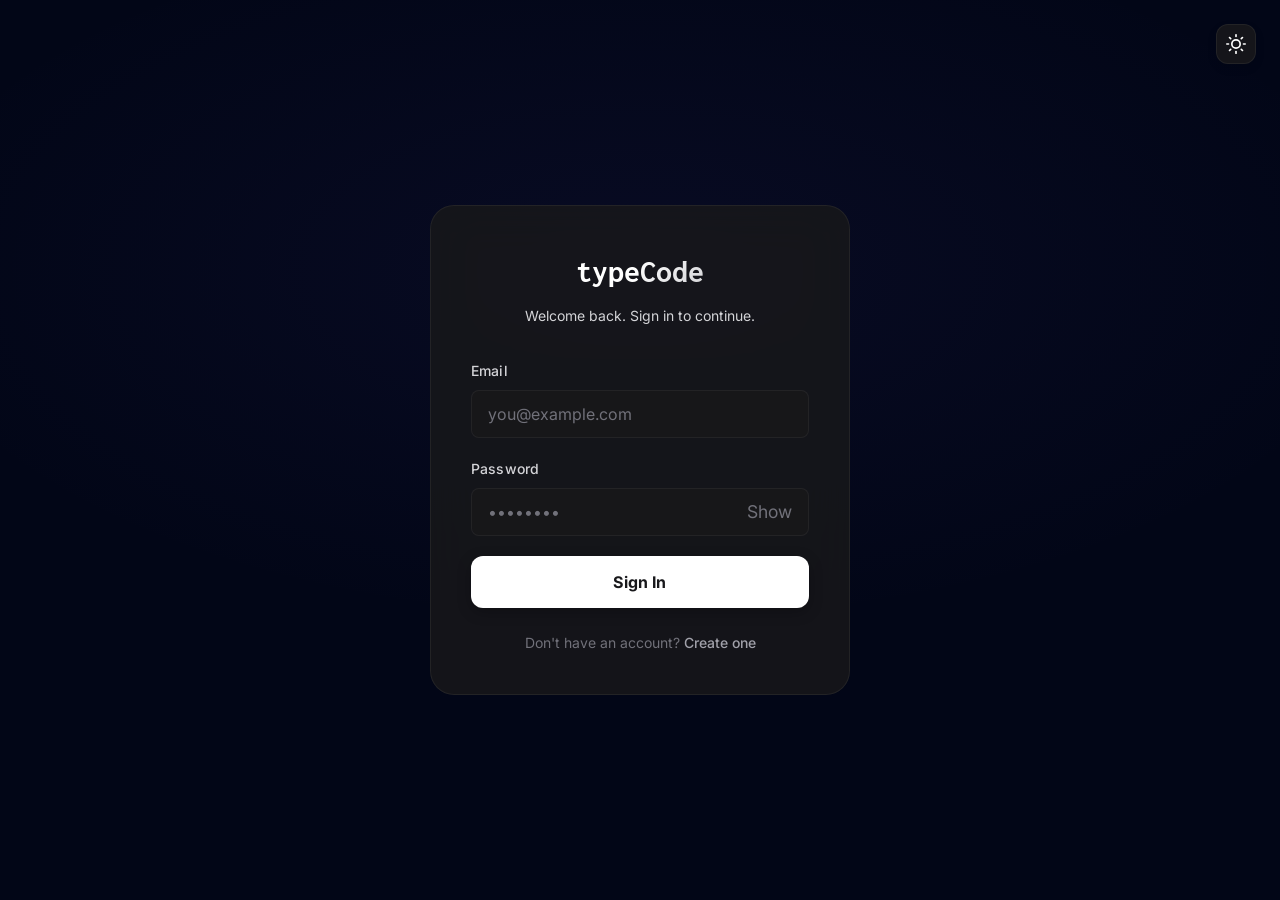
==== commit 3062ef91: "v-2.1" ====
--- a/frontend/admin.html
+++ b/frontend/admin.html
@@ -6,7 +6,7 @@
   <title>Admin Panel — typeCode</title>
   <link rel="preconnect" href="https://fonts.googleapis.com">
   <link rel="preconnect" href="https://fonts.gstatic.com" crossorigin>
-  <link href="https://fonts.googleapis.com/css2?family=JetBrains+Mono:ital,wght@0,400..800;1,400..800&family=Outfit:wght@400;500;600;700;800&family=Plus+Jakarta+Sans:wght@400;500;600;700&display=swap" rel="stylesheet">
+  <link href="https://fonts.googleapis.com/css2?family=Inconsolata:wght@400;700&family=Inter:wght@300;400;500;600;700&display=swap" rel="stylesheet">
   <link rel="stylesheet" href="css/design-system.css">
   <link rel="stylesheet" href="css/components.css">
   <link rel="stylesheet" href="css/layout.css">
@@ -34,7 +34,24 @@
       <a href="admin.html" class="nav-link active">Admin</a>
     </div>
     <div class="app-navbar-actions">
-      <button class="theme-toggle" aria-label="Toggle theme">☀️</button>
+      <button id="theme-toggle" class="theme-toggle" aria-label="Toggle Dark Mode">
+        <!-- Moon Icon (Dark Mode) -->
+        <svg class="moon-icon" xmlns="http://www.w3.org/2000/svg" width="20" height="20" viewBox="0 0 24 24" fill="none" stroke="currentColor" stroke-width="2" stroke-linecap="round" stroke-linejoin="round">
+          <path d="M21 12.79A9 9 0 1 1 11.21 3 7 7 0 0 0 21 12.79z"></path>
+        </svg>
+        <!-- Sun Icon (Light Mode) -->
+        <svg class="sun-icon" xmlns="http://www.w3.org/2000/svg" width="20" height="20" viewBox="0 0 24 24" fill="none" stroke="currentColor" stroke-width="2" stroke-linecap="round" stroke-linejoin="round">
+          <circle cx="12" cy="12" r="5"></circle>
+          <line x1="12" y1="1" x2="12" y2="3"></line>
+          <line x1="12" y1="21" x2="12" y2="23"></line>
+          <line x1="4.22" y1="4.22" x2="5.64" y2="5.64"></line>
+          <line x1="18.36" y1="18.36" x2="19.78" y2="19.78"></line>
+          <line x1="1" y1="12" x2="3" y2="12"></line>
+          <line x1="21" y1="12" x2="23" y2="12"></line>
+          <line x1="4.22" y1="19.78" x2="5.64" y2="18.36"></line>
+          <line x1="18.36" y1="5.64" x2="19.78" y2="4.22"></line>
+        </svg>
+      </button>
       <a href="profile.html" class="user-avatar" title="Profile">A</a>
       <button class="mobile-menu-btn" aria-label="Menu">☰</button>
     </div>
@@ -55,6 +72,7 @@
         <button class="tab" data-section="texts">Texts</button>
         <button class="tab" data-section="snippets">Snippets</button>
       </div>
+
 
       <!-- Analytics Section -->
       <div class="admin-section active" id="section-analytics">
--- a/frontend/css/design-system.css
+++ b/frontend/css/design-system.css
@@ -1,62 +1,60 @@
 /* ============================================
    DESIGN SYSTEM — typeCode
-   Modern, Minimal, High-Contrast Typing Theme
+   Core tokens, variables, and base styles
    ============================================ */
 
-@import url('https://fonts.googleapis.com/css2?family=JetBrains+Mono:ital,wght@0,400..800;1,400..800&family=Outfit:wght@400;500;600;700;800&family=Plus+Jakarta+Sans:wght@400;500;600;700&display=swap');
-
+/* --- CSS Custom Properties (Design Tokens) --- */
 :root {
-  /* ---- Colors: Premium Obsidian & Electric Cyan Theme ---- */
-  --bg-primary: #0b0f19;
-  --bg-secondary: #121826;
-  --bg-tertiary: #1b2438;
-  --bg-card: rgba(18, 24, 38, 0.65);
-  --bg-card-hover: rgba(26, 36, 56, 0.85);
-  --bg-input: rgba(15, 23, 42, 0.8);
-  --bg-input-focus: rgba(30, 41, 59, 0.9);
-
-  --glass-bg: rgba(18, 24, 38, 0.7);
-  --glass-border: rgba(255, 255, 255, 0.12);
-  --glass-border-hover: rgba(56, 189, 248, 0.35);
-  --glass-blur: 24px;
-
-  --border-subtle: rgba(255, 255, 255, 0.08);
-  --border-default: rgba(255, 255, 255, 0.14);
-  --border-strong: rgba(255, 255, 255, 0.22);
-
-  /* High Contrast Text */
-  --text-primary: #f8fafc;
-  --text-secondary: #94a3b8;
-  --text-muted: #475569;
-  --text-inverse: #0b0f19;
-
-  /* ---- Accent Colors ---- */
-  --accent: #38bdf8;          /* Electric Sky Cyan */
-  --accent-hover: #0ea5e9;
-  --accent-light: #7dd3fc;
-  --accent-glow: rgba(56, 189, 248, 0.25);
-  --accent-gradient: linear-gradient(135deg, #38bdf8, #818cf8);
-
-  --teal: #10b981;            /* Emerald */
-  --teal-hover: #059669;
-  --teal-glow: rgba(16, 185, 129, 0.25);
+  /* ---- Colors: High-Contrast Dark Grey & White Editorial (Default) ---- */
+  --bg-primary: #020617;                 /* Slate-950 */
+  --bg-secondary: #090d16;               /* Zinc-950/Slate-900 */
+  --bg-tertiary: #18181b;                /* Zinc-900 */
+  --bg-card: rgba(24, 24, 27, 0.9);      /* Zinc-900 with 90% opacity */
+  --bg-card-hover: rgba(39, 39, 42, 0.95); /* Zinc-800 hover */
+  --bg-input: rgba(24, 24, 27, 0.8);
+  --bg-input-focus: rgba(39, 39, 42, 0.9);
+
+  --glass-bg: rgba(24, 24, 27, 0.85);
+  --glass-border: rgba(39, 39, 42, 0.8);
+  --glass-blur: 20px;
+
+  --border-subtle: rgba(39, 39, 42, 0.8); /* Zinc-800 */
+  --border-default: rgba(82, 82, 91, 0.8); /* Zinc-600 */
+  --border-strong: rgba(161, 161, 170, 0.9); /* Zinc-400 */
+
+  --text-primary: #ffffff;               /* Pure White */
+  --text-secondary: #d4d4d8;             /* Zinc-300 */
+  --text-muted: #71717a;                 /* Zinc-500 */
+  --text-inverse: #18181b;               /* Zinc-900 */
+
+  /* ---- Accent Colors (Clean Editorial Highlights) ---- */
+  --accent: #ffffff;                     /* Pure White highlight for high contrast */
+  --accent-hover: #e4e4e7;               /* Zinc-200 */
+  --accent-light: #a1a1aa;               /* Zinc-400 */
+  --accent-glow: rgba(255, 255, 255, 0.15);
+  --accent-gradient: linear-gradient(135deg, #ffffff, #d4d4d8);
+
+  --teal: #38bdf8;                       /* Sky accent */
+  --teal-hover: #0ea5e9;
+  --teal-glow: rgba(56, 189, 248, 0.15);
 
   /* ---- Semantic Colors ---- */
   --success: #10b981;
-  --success-bg: rgba(16, 185, 129, 0.12);
-  --success-border: rgba(16, 185, 129, 0.35);
+  --success-bg: rgba(16, 185, 129, 0.1);
+  --success-border: rgba(16, 185, 129, 0.3);
   --error: #f43f5e;
-  --error-bg: rgba(244, 63, 94, 0.12);
-  --error-border: rgba(244, 63, 94, 0.35);
+  --error-bg: rgba(244, 63, 94, 0.1);
+  --error-border: rgba(244, 63, 94, 0.3);
   --warning: #f59e0b;
-  --warning-bg: rgba(245, 158, 11, 0.12);
-  --warning-border: rgba(245, 158, 11, 0.35);
-  --info: #38bdf8;
-  --info-bg: rgba(56, 189, 248, 0.12);
-
-  /* ---- Typography ---- */
-  --font-display: 'Outfit', 'Plus Jakarta Sans', -apple-system, BlinkMacSystemFont, 'Segoe UI', sans-serif;
-  --font-mono: 'JetBrains Mono', 'Fira Code', 'Inconsolata', monospace;
+  --warning-bg: rgba(245, 158, 11, 0.1);
+  --warning-border: rgba(245, 158, 11, 0.3);
+  --info: #3b82f6;
+  --info-bg: rgba(59, 130, 246, 0.1);
+
+  /* ---- Typography Hierarchy ---- */
+  --font-display: 'Inter', 'Google Sans', -apple-system, BlinkMacSystemFont, sans-serif;
+  --font-quote: 'Playfair Display', 'Georgia', serif;
+  --font-mono: 'JetBrains Mono', 'Inconsolata', 'Courier New', monospace;
   --font-size-xs: 0.75rem;    /* 12px */
   --font-size-sm: 0.875rem;   /* 14px */
   --font-size-base: 1rem;     /* 16px */
@@ -64,13 +62,13 @@
   --font-size-lg: 1.25rem;    /* 20px */
   --font-size-xl: 1.5rem;     /* 24px */
   --font-size-2xl: 2rem;      /* 32px */
-  --font-size-3xl: 2.75rem;   /* 44px */
-  --font-size-4xl: 3.75rem;   /* 60px */
+  --font-size-3xl: 2.5rem;    /* 40px */
+  --font-size-4xl: 3.5rem;    /* 56px */
   --line-height-tight: 1.15;
   --line-height-normal: 1.6;
-  --letter-spacing-tight: -0.025em;
+  --letter-spacing-tight: -0.02em;
   --letter-spacing-normal: 0;
-  --letter-spacing-wide: 0.05em;
+  --letter-spacing-wide: 0.04em;
 
   /* ---- Spacing ---- */
   --space-1: 0.25rem;  /* 4px */
@@ -86,26 +84,26 @@
   --space-20: 5rem;    /* 80px */
 
   /* ---- Border Radius ---- */
-  --radius-xs: 6px;
+  --radius-xs: 4px;
   --radius-sm: 8px;
   --radius-md: 12px;
   --radius-lg: 16px;
-  --radius-xl: 22px;
-  --radius-2xl: 28px;
+  --radius-xl: 20px;
+  --radius-2xl: 24px;
   --radius-full: 9999px;
 
   /* ---- Shadows ---- */
-  --shadow-sm: 0 2px 8px rgba(0, 0, 0, 0.25);
-  --shadow-md: 0 6px 20px rgba(0, 0, 0, 0.35);
-  --shadow-lg: 0 12px 36px rgba(0, 0, 0, 0.45);
-  --shadow-xl: 0 20px 60px rgba(0, 0, 0, 0.6);
-  --shadow-glow-accent: 0 0 28px var(--accent-glow);
-  --shadow-glow-teal: 0 0 28px var(--teal-glow);
-
-  /* ---- Transitions (Spring & Smooth) ---- */
-  --transition-fast: 0.15s cubic-bezier(0.16, 1, 0.3, 1);
-  --transition-normal: 0.25s cubic-bezier(0.16, 1, 0.3, 1);
-  --transition-slow: 0.4s cubic-bezier(0.16, 1, 0.3, 1);
+  --shadow-sm: 0 2px 8px rgba(0, 0, 0, 0.2);
+  --shadow-md: 0 4px 16px rgba(0, 0, 0, 0.3);
+  --shadow-lg: 0 8px 32px rgba(0, 0, 0, 0.4);
+  --shadow-xl: 0 16px 48px rgba(0, 0, 0, 0.5);
+  --shadow-glow-accent: 0 4px 24px var(--accent-glow);
+  --shadow-glow-teal: 0 4px 24px var(--teal-glow);
+
+  /* ---- Transitions ---- */
+  --transition-fast: 0.15s ease;
+  --transition-normal: 0.25s ease;
+  --transition-slow: 0.4s ease;
 
   /* ---- Z-Index Scale ---- */
   --z-dropdown: 100;
@@ -118,38 +116,37 @@
   --z-tooltip: 800;
 }
 
-/* ---- Light Theme Overrides (Clean Slate White) ---- */
+/* ---- Light Theme Overrides (Editorial High Contrast) ---- */
 [data-theme="light"] {
-  --bg-primary: #f8fafc;
-  --bg-secondary: #ffffff;
-  --bg-tertiary: #f1f5f9;
-  --bg-card: rgba(255, 255, 255, 0.85);
-  --bg-card-hover: rgba(255, 255, 255, 1);
-  --bg-input: rgba(241, 245, 249, 0.8);
-  --bg-input-focus: rgba(255, 255, 255, 1);
-
-  --glass-bg: rgba(255, 255, 255, 0.8);
-  --glass-border: rgba(15, 23, 42, 0.08);
-  --glass-border-hover: rgba(14, 165, 233, 0.35);
-
-  --border-subtle: rgba(15, 23, 42, 0.06);
-  --border-default: rgba(15, 23, 42, 0.12);
-  --border-strong: rgba(15, 23, 42, 0.2);
-
-  --text-primary: #0f172a;
-  --text-secondary: #475569;
-  --text-muted: #94a3b8;
+  --bg-primary: #f8fafc;                 /* Slate-50 clean canvas */
+  --bg-secondary: #f1f5f9;               /* Slate-100 */
+  --bg-tertiary: #e2e8f0;                /* Slate-200 (distinct container contrast) */
+  --bg-card: #ffffff;                    /* Pure White card */
+  --bg-card-hover: #f1f5f9;              /* Slate-100 hover */
+  --bg-input: #ffffff;
+  --bg-input-focus: #ffffff;
+
+  --glass-bg: rgba(255, 255, 255, 0.95);
+  --glass-border: #cbd5e1;               /* Slate-300 */
+
+  --border-subtle: #cbd5e1;              /* Slate-300 crisp border visibility */
+  --border-default: #94a3b8;             /* Slate-400 */
+  --border-strong: #64748b;              /* Slate-500 */
+
+  --text-primary: #0f172a;               /* Slate-900 (High contrast) */
+  --text-secondary: #334155;             /* Slate-700 */
+  --text-muted: #64748b;                 /* Slate-500 */
   --text-inverse: #ffffff;
 
-  --accent: #0284c7;
-  --accent-hover: #0369a1;
-  --accent-light: #0ea5e9;
-  --accent-glow: rgba(2, 132, 199, 0.18);
-  --accent-gradient: linear-gradient(135deg, #0284c7, #4f46e5);
-
-  --shadow-sm: 0 2px 8px rgba(15, 23, 42, 0.04);
-  --shadow-md: 0 6px 20px rgba(15, 23, 42, 0.06);
-  --shadow-lg: 0 12px 36px rgba(15, 23, 42, 0.08);
+  --accent: #0f172a;                     /* Slate-900 button / active state */
+  --accent-hover: #1e293b;
+  --accent-light: #475569;
+  --accent-glow: rgba(15, 23, 42, 0.15);
+  --accent-gradient: linear-gradient(135deg, #0f172a, #334155);
+
+  --shadow-sm: 0 1px 3px rgba(0, 0, 0, 0.08);
+  --shadow-md: 0 4px 6px -1px rgba(0, 0, 0, 0.1);
+  --shadow-lg: 0 10px 15px -3px rgba(0, 0, 0, 0.12);
 }
 
 /* ============================================
@@ -176,7 +173,6 @@
   -webkit-font-smoothing: antialiased;
   -moz-osx-font-smoothing: grayscale;
   min-height: 100vh;
-  overflow-x: hidden;
 }
 
 a {
@@ -210,11 +206,11 @@
 ::-webkit-scrollbar { width: 6px; height: 6px; }
 ::-webkit-scrollbar-track { background: transparent; }
 ::-webkit-scrollbar-thumb {
-  background: rgba(255, 255, 255, 0.15);
+  background: rgba(255, 255, 255, 0.1);
   border-radius: var(--radius-full);
 }
 ::-webkit-scrollbar-thumb:hover {
-  background: rgba(255, 255, 255, 0.28);
+  background: rgba(255, 255, 255, 0.18);
 }
 
 /* ============================================
--- a/frontend/css/components.css
+++ b/frontend/css/components.css
@@ -1,6 +1,6 @@
 /* ============================================
    REUSABLE COMPONENTS — typeCode
-   Modern Glass Buttons, Cards, Forms, Modals & Toasts
+   Buttons, cards, forms, modals, badges, toasts
    ============================================ */
 
 /* ============================================
@@ -12,7 +12,7 @@
   justify-content: center;
   gap: var(--space-2);
   padding: 0.75rem 1.75rem;
-  border: 1px solid transparent;
+  border: none;
   border-radius: var(--radius-md);
   font-family: var(--font-display);
   font-size: var(--font-size-sm);
@@ -24,45 +24,41 @@
   user-select: none;
   position: relative;
   overflow: hidden;
-  box-shadow: var(--shadow-sm);
-}
-
-.btn:active { transform: scale(0.96); }
-
-/* Primary — Electric Sky Cyan Gradient */
+}
+
+.btn:active { transform: scale(0.97); }
+
+/* Primary — Editorial High-Contrast */
 .btn-primary {
-  background: var(--accent-gradient);
-  color: #ffffff;
-  border-color: rgba(255, 255, 255, 0.15);
-  box-shadow: var(--shadow-glow-accent);
+  background: var(--accent);
+  color: var(--text-inverse);
+  box-shadow: 0 4px 14px rgba(0, 0, 0, 0.25);
+  font-weight: 700;
 }
 .btn-primary:hover {
+  background: var(--accent-hover);
   transform: translateY(-2px);
-  box-shadow: 0 10px 36px rgba(56, 189, 248, 0.4);
-  border-color: rgba(255, 255, 255, 0.35);
-}
-
-/* Secondary — Outlined Glass */
+  box-shadow: 0 8px 20px rgba(0, 0, 0, 0.35);
+}
+
+/* Secondary — outlined editorial glass */
 .btn-secondary {
-  background: var(--glass-bg);
-  color: var(--text-primary);
-  border: 1px solid var(--glass-border);
-  backdrop-filter: blur(16px);
-  -webkit-backdrop-filter: blur(16px);
+  background: transparent;
+  color: var(--text-primary);
+  border: 1px solid var(--border-subtle);
+  backdrop-filter: blur(8px);
 }
 .btn-secondary:hover {
   background: var(--bg-card-hover);
-  border-color: var(--glass-border-hover);
+  border-color: var(--border-strong);
   transform: translateY(-2px);
-  box-shadow: var(--shadow-md);
-}
-
-/* Ghost — Minimal */
+}
+
+/* Ghost — minimal */
 .btn-ghost {
   background: transparent;
   color: var(--text-secondary);
   padding: 0.5rem 1rem;
-  box-shadow: none;
 }
 .btn-ghost:hover {
   color: var(--text-primary);
@@ -77,7 +73,7 @@
 .btn-danger:hover {
   background: #ff5252;
   transform: translateY(-2px);
-  box-shadow: 0 6px 24px rgba(244, 63, 94, 0.35);
+  box-shadow: 0 4px 20px rgba(255, 107, 107, 0.3);
 }
 
 /* Success */
@@ -87,12 +83,12 @@
 }
 .btn-success:hover {
   transform: translateY(-2px);
-  box-shadow: 0 6px 24px rgba(16, 185, 129, 0.35);
+  box-shadow: 0 4px 20px rgba(0, 184, 148, 0.3);
 }
 
 /* Sizes */
-.btn-sm { padding: 0.5rem 1.1rem; font-size: var(--font-size-xs); }
-.btn-lg { padding: 1rem 2.25rem; font-size: var(--font-size-base); border-radius: var(--radius-lg); }
+.btn-sm { padding: 0.5rem 1rem; font-size: var(--font-size-xs); }
+.btn-lg { padding: 1rem 2.25rem; font-size: var(--font-size-base); }
 .btn-full { width: 100%; }
 
 .btn-icon-only {
@@ -103,22 +99,42 @@
 /* ============================================
    CARDS
    ============================================ */
-.card {
+.interactive-card, .card, .feature-card, .quick-action-card, .stat-card {
   background: var(--bg-card);
-  border: 1px solid var(--glass-border);
-  border-radius: var(--radius-xl);
+  border: 1px solid var(--border-subtle);
+  border-radius: 1rem;
   padding: var(--space-6);
   backdrop-filter: blur(var(--glass-blur));
   -webkit-backdrop-filter: blur(var(--glass-blur));
-  transition: all var(--transition-normal);
-  box-shadow: var(--shadow-md);
-}
-
-.card-hover:hover {
-  transform: translateY(-5px);
-  border-color: var(--glass-border-hover);
-  box-shadow: var(--shadow-xl), var(--shadow-glow-accent);
-  background: var(--bg-card-hover);
+  transition: all 0.3s ease;
+  position: relative;
+  overflow: hidden;
+}
+
+.interactive-card:hover, .card:hover, .feature-card:hover, .quick-action-card:hover, .card-hover:hover {
+  transform: translateY(-4px);
+  border-color: var(--border-default);
+  box-shadow: 0 20px 30px -10px rgba(0, 0, 0, 0.5);
+}
+
+/* Mouse Spotlight Tracker Effect */
+.interactive-card::before, .card::before, .feature-card::before, .quick-action-card::before, .stat-card::before {
+  content: '';
+  position: absolute;
+  top: var(--mouse-y, 50%);
+  left: var(--mouse-x, 50%);
+  transform: translate(-50%, -50%);
+  width: 350px;
+  height: 350px;
+  background: radial-gradient(circle, rgba(255, 255, 255, 0.06) 0%, transparent 70%);
+  pointer-events: none;
+  opacity: 0;
+  transition: opacity 0.3s ease;
+  z-index: 0;
+}
+
+.interactive-card:hover::before, .card:hover::before, .feature-card:hover::before, .quick-action-card:hover::before, .stat-card:hover::before {
+  opacity: 1;
 }
 
 .card-header {
@@ -130,9 +146,8 @@
 
 .card-title {
   font-size: var(--font-size-lg);
-  font-weight: 700;
-  color: var(--text-primary);
-  letter-spacing: var(--letter-spacing-tight);
+  font-weight: 600;
+  color: var(--text-primary);
 }
 
 .card-subtitle {
@@ -145,111 +160,160 @@
 .stat-card {
   text-align: center;
   padding: var(--space-6) var(--space-4);
-  position: relative;
-  overflow: hidden;
-}
-
-.stat-card::after {
-  content: '';
-  position: absolute;
-  top: 0; left: 0; right: 0;
-  height: 2px;
-  background: var(--accent-gradient);
-  opacity: 0.6;
 }
 
 .stat-card .stat-value {
   font-family: var(--font-mono);
   font-size: var(--font-size-3xl);
-  font-weight: 800;
+  font-weight: 700;
   color: var(--text-primary);
   line-height: var(--line-height-tight);
-  text-shadow: 0 2px 10px rgba(0, 0, 0, 0.3);
 }
 
 .stat-card .stat-label {
   font-size: var(--font-size-xs);
-  color: var(--text-secondary);
+  color: var(--text-muted);
   text-transform: uppercase;
   letter-spacing: var(--letter-spacing-wide);
   margin-top: var(--space-2);
-  font-weight: 600;
-}
-
-/* ============================================
-   FORMS
+}
+
+/* ============================================
+   FORM ELEMENTS
    ============================================ */
 .form-group {
-  margin-bottom: var(--space-5);
   display: flex;
   flex-direction: column;
   gap: var(--space-2);
+  margin-bottom: var(--space-5);
 }
 
 .form-label {
   font-size: var(--font-size-sm);
-  font-weight: 600;
-  color: var(--text-secondary);
-  display: flex;
-  justify-content: space-between;
-}
-
-.form-control {
+  font-weight: 500;
+  color: var(--text-secondary);
+  letter-spacing: 0.01em;
+}
+
+.form-input,
+.form-select,
+.form-textarea {
   width: 100%;
-  padding: 0.85rem 1.15rem;
+  padding: 0.8rem 1rem;
   background: var(--bg-input);
-  border: 1px solid var(--border-default);
-  border-radius: var(--radius-md);
-  font-size: var(--font-size-sm);
-  color: var(--text-primary);
+  border: 1px solid var(--border-subtle);
+  border-radius: var(--radius-sm);
+  color: var(--text-primary);
+  font-size: var(--font-size-base);
   transition: all var(--transition-fast);
 }
 
-.form-control::placeholder { color: var(--text-muted); }
-
-.form-control:focus {
+.form-input:focus,
+.form-select:focus,
+.form-textarea:focus {
   background: var(--bg-input-focus);
   border-color: var(--accent);
   box-shadow: 0 0 0 3px var(--accent-glow);
 }
 
+.form-input::placeholder {
+  color: var(--text-muted);
+}
+
+.form-textarea {
+  resize: vertical;
+  min-height: 100px;
+}
+
 .form-error {
   font-size: var(--font-size-xs);
   color: var(--error);
-  margin-top: var(--space-1);
   display: none;
 }
 
-.form-group.error .form-control { border-color: var(--error); }
-.form-group.error .form-error   { display: block; }
-
-/* Input with icon */
-.input-icon-wrapper {
+.form-group.error .form-input {
+  border-color: var(--error);
+  box-shadow: 0 0 0 3px var(--error-bg);
+}
+.form-group.error .form-error { display: block; }
+
+.form-hint {
+  font-size: var(--font-size-xs);
+  color: var(--text-muted);
+}
+
+/* Password field wrapper (for visibility toggle) */
+.password-field {
   position: relative;
   display: flex;
   align-items: center;
 }
 
-.input-icon {
+.password-field .form-input {
+  padding-right: 3rem;
+}
+
+.password-toggle {
   position: absolute;
-  left: 1rem;
+  right: 0.75rem;
+  background: transparent;
+  border: none;
+  cursor: pointer;
+  font-size: 1.1rem;
   color: var(--text-muted);
-  pointer-events: none;
-  font-size: 1.1rem;
-}
-
-.input-icon-wrapper .form-control { padding-left: 2.75rem; }
-
-/* Toggle switch */
+  transition: color var(--transition-fast);
+  display: flex;
+  align-items: center;
+  justify-content: center;
+  padding: 0.3rem;
+  z-index: 1;
+}
+
+.password-toggle:hover {
+  color: var(--text-primary);
+}
+
+/* Form select dropdown arrow */
+.form-select {
+  appearance: none;
+  -webkit-appearance: none;
+  background-image: url("data:image/svg+xml;charset=UTF-8,%3Csvg xmlns='http://www.w3.org/2000/svg' width='12' height='12' viewBox='0 0 12 12'%3E%3Cpath d='M2 4l4 4 4-4' fill='none' stroke='%238888a0' stroke-width='1.5' stroke-linecap='round' stroke-linejoin='round'/%3E%3C/svg%3E");
+  background-repeat: no-repeat;
+  background-position: right 1rem center;
+  padding-right: 2.5rem;
+  cursor: pointer;
+}
+
+/* Inline spinner for loading buttons */
+.spinner {
+  display: inline-block;
+}
+
+.btn .spinner {
+  width: 16px;
+  height: 16px;
+  border-width: 2px;
+  vertical-align: middle;
+  margin-right: var(--space-2);
+}
+
+/* Checkbox / Toggle */
+.toggle-wrapper {
+  display: flex;
+  align-items: center;
+  gap: var(--space-3);
+  cursor: pointer;
+}
+
 .toggle {
   position: relative;
   width: 44px;
   height: 24px;
   background: var(--bg-input);
-  border: 1px solid var(--border-default);
   border-radius: var(--radius-full);
-  cursor: pointer;
-  transition: all var(--transition-fast);
+  border: 1px solid var(--border-subtle);
+  transition: background var(--transition-fast);
+  flex-shrink: 0;
 }
 
 .toggle::after {
@@ -281,19 +345,18 @@
   display: inline-flex;
   align-items: center;
   gap: var(--space-1);
-  padding: 0.25rem 0.75rem;
+  padding: 0.2rem 0.65rem;
   border-radius: var(--radius-full);
   font-size: var(--font-size-xs);
-  font-weight: 700;
-  letter-spacing: 0.03em;
-  text-transform: uppercase;
-}
-
-.badge-accent  { background: var(--accent-glow); color: var(--accent-light); border: 1px solid rgba(56, 189, 248, 0.3); }
-.badge-success { background: var(--success-bg);  color: var(--success);      border: 1px solid var(--success-border); }
-.badge-error   { background: var(--error-bg);    color: var(--error);        border: 1px solid var(--error-border); }
-.badge-warning { background: var(--warning-bg);  color: var(--warning);      border: 1px solid var(--warning-border); }
-.badge-info    { background: var(--info-bg);     color: var(--info);         border: 1px solid rgba(56, 189, 248, 0.3); }
+  font-weight: 600;
+  letter-spacing: 0.02em;
+}
+
+.badge-accent  { background: var(--accent-glow); color: var(--accent-light); }
+.badge-success { background: var(--success-bg);  color: var(--success); }
+.badge-error   { background: var(--error-bg);    color: var(--error); }
+.badge-warning { background: var(--warning-bg);  color: var(--warning); }
+.badge-info    { background: var(--info-bg);     color: var(--info); }
 
 /* ============================================
    TABS
@@ -303,13 +366,13 @@
   gap: var(--space-1);
   padding: var(--space-1);
   background: var(--bg-tertiary);
-  border-radius: var(--radius-lg);
-  border: 1px solid var(--glass-border);
+  border-radius: var(--radius-md);
+  border: 1px solid var(--border-subtle);
 }
 
 .tab {
-  padding: 0.6rem 1.4rem;
-  border-radius: var(--radius-md);
+  padding: 0.55rem 1.2rem;
+  border-radius: var(--radius-sm);
   font-size: var(--font-size-sm);
   font-weight: 600;
   color: var(--text-secondary);
@@ -319,28 +382,30 @@
   background: transparent;
 }
 
-.tab:hover { color: var(--text-primary); }
+.tab:hover {
+  color: var(--text-primary);
+  background: var(--bg-card);
+}
 
 .tab.active {
   background: var(--accent);
-  color: #ffffff;
-  box-shadow: var(--shadow-sm), var(--shadow-glow-accent);
-}
-
-/* ============================================
-   MODAL (Smooth Spring Popup)
+  color: var(--text-inverse);
+  box-shadow: var(--shadow-sm);
+}
+
+/* ============================================
+   MODAL
    ============================================ */
 .modal-backdrop {
   position: fixed;
   inset: 0;
-  background: rgba(8, 11, 17, 0.75);
-  backdrop-filter: blur(12px);
-  -webkit-backdrop-filter: blur(12px);
+  background: rgba(0, 0, 0, 0.6);
+  backdrop-filter: blur(4px);
   z-index: var(--z-modal-backdrop);
   display: none;
   align-items: center;
   justify-content: center;
-  animation: fadeIn 0.25s ease;
+  animation: fadeIn 0.2s ease;
 }
 
 .modal-backdrop.active { display: flex; }
@@ -348,33 +413,30 @@
 .modal {
   background: var(--bg-secondary);
   border: 1px solid var(--glass-border);
-  border-radius: var(--radius-2xl);
+  border-radius: var(--radius-xl);
   padding: var(--space-8);
-  max-width: 500px;
-  width: 92%;
+  max-width: 480px;
+  width: 90%;
   max-height: 85vh;
   overflow-y: auto;
   z-index: var(--z-modal);
-  box-shadow: var(--shadow-xl), 0 0 40px rgba(56, 189, 248, 0.15);
-  animation: modalSpring 0.35s cubic-bezier(0.16, 1, 0.3, 1);
+  animation: slideUp 0.3s ease;
 }
 
 .modal-title {
   font-size: var(--font-size-xl);
-  font-weight: 700;
-  color: var(--text-primary);
+  font-weight: 600;
   margin-bottom: var(--space-4);
-  letter-spacing: var(--letter-spacing-tight);
 }
 
 @keyframes fadeIn { from { opacity: 0; } to { opacity: 1; } }
-@keyframes modalSpring {
-  0% { opacity: 0; transform: scale(0.88) translateY(24px); }
-  100% { opacity: 1; transform: scale(1) translateY(0); }
-}
-
-/* ============================================
-   TOAST / NOTIFICATION (Floating Glass Pill)
+@keyframes slideUp {
+  from { opacity: 0; transform: translateY(20px); }
+  to   { opacity: 1; transform: translateY(0); }
+}
+
+/* ============================================
+   TOAST / NOTIFICATION
    ============================================ */
 .toast-container {
   position: fixed;
@@ -390,67 +452,63 @@
   display: flex;
   align-items: center;
   gap: var(--space-3);
-  padding: 1rem 1.4rem;
-  background: rgba(18, 24, 38, 0.88);
+  padding: var(--space-4) var(--space-5);
+  background: var(--bg-secondary);
   border: 1px solid var(--glass-border);
-  border-radius: var(--radius-lg);
-  backdrop-filter: blur(20px);
-  -webkit-backdrop-filter: blur(20px);
-  box-shadow: var(--shadow-xl), 0 8px 24px rgba(0, 0, 0, 0.4);
-  font-size: var(--font-size-sm);
-  font-weight: 500;
-  color: var(--text-primary);
-  animation: toastSpring 0.4s cubic-bezier(0.16, 1, 0.3, 1);
-  min-width: 300px;
-}
-
-.toast-success { border-left: 4px solid var(--success); box-shadow: var(--shadow-xl), 0 0 24px rgba(16, 185, 129, 0.2); }
-.toast-error   { border-left: 4px solid var(--error);   box-shadow: var(--shadow-xl), 0 0 24px rgba(244, 63, 94, 0.2); }
-.toast-info    { border-left: 4px solid var(--info);    box-shadow: var(--shadow-xl), 0 0 24px rgba(56, 189, 248, 0.2); }
-
-@keyframes toastSpring {
-  0% { opacity: 0; transform: translateX(50px) scale(0.9); }
-  100% { opacity: 1; transform: translateX(0) scale(1); }
-}
-
-/* ============================================
-   TABLES
-   ============================================ */
-.table-wrapper {
-  overflow-x: auto;
-  border-radius: var(--radius-xl);
+  border-radius: var(--radius-md);
+  box-shadow: var(--shadow-lg);
+  font-size: var(--font-size-sm);
+  animation: slideInRight 0.3s ease;
+  min-width: 280px;
+}
+
+.toast-success { border-left: 3px solid var(--success); }
+.toast-error   { border-left: 3px solid var(--error); }
+.toast-info    { border-left: 3px solid var(--info); }
+
+@keyframes slideInRight {
+  from { opacity: 0; transform: translateX(40px); }
+  to   { opacity: 1; transform: translateX(0); }
+}
+
+/* ============================================
+   DROPDOWN / SELECT
+   ============================================ */
+.dropdown {
+  position: relative;
+  display: inline-block;
+}
+
+.dropdown-menu {
+  position: absolute;
+  top: calc(100% + var(--space-2));
+  right: 0;
+  min-width: 180px;
+  background: var(--bg-secondary);
   border: 1px solid var(--glass-border);
+  border-radius: var(--radius-md);
+  box-shadow: var(--shadow-lg);
+  padding: var(--space-2);
+  z-index: var(--z-dropdown);
+  display: none;
+}
+
+.dropdown-menu.active { display: block; }
+
+.dropdown-item {
+  display: flex;
+  align-items: center;
+  gap: var(--space-2);
+  padding: var(--space-2) var(--space-3);
+  border-radius: var(--radius-sm);
+  font-size: var(--font-size-sm);
+  color: var(--text-secondary);
+  cursor: pointer;
+  transition: all var(--transition-fast);
+}
+
+.dropdown-item:hover {
   background: var(--bg-card);
-}
-
-.data-table {
-  width: 100%;
-  border-collapse: collapse;
-  font-size: var(--font-size-sm);
-}
-
-.data-table th {
-  text-align: left;
-  padding: var(--space-4) var(--space-5);
-  font-weight: 700;
-  color: var(--text-muted);
-  text-transform: uppercase;
-  font-size: var(--font-size-xs);
-  letter-spacing: var(--letter-spacing-wide);
-  border-bottom: 1px solid var(--border-default);
-  background: rgba(15, 23, 42, 0.4);
-}
-
-.data-table td {
-  padding: var(--space-4) var(--space-5);
-  border-bottom: 1px solid var(--border-subtle);
-  color: var(--text-secondary);
-}
-
-.data-table tr:last-child td { border-bottom: none; }
-
-.data-table tr:hover td {
-  background: rgba(255, 255, 255, 0.03);
   color: var(--text-primary);
 }
 
@@ -458,12 +516,12 @@
    LOADING / SKELETON
    ============================================ */
 .spinner {
-  width: 22px;
-  height: 22px;
-  border: 2.5px solid var(--border-subtle);
+  width: 24px;
+  height: 24px;
+  border: 2px solid var(--border-subtle);
   border-top-color: var(--accent);
   border-radius: 50%;
-  animation: spin 0.65s linear infinite;
+  animation: spin 0.7s linear infinite;
 }
 
 @keyframes spin { to { transform: rotate(360deg); } }
@@ -480,3 +538,111 @@
 }
 
 @keyframes shimmer { to { background-position: -200% 0; } }
+
+/* ============================================
+   TABLE
+   ============================================ */
+.table-wrapper {
+  overflow-x: auto;
+  border-radius: var(--radius-lg);
+  border: 1px solid var(--glass-border);
+}
+
+.data-table {
+  width: 100%;
+  border-collapse: collapse;
+  font-size: var(--font-size-sm);
+}
+
+.data-table th {
+  text-align: left;
+  padding: var(--space-3) var(--space-4);
+  font-weight: 600;
+  color: var(--text-muted);
+  text-transform: uppercase;
+  font-size: var(--font-size-xs);
+  letter-spacing: var(--letter-spacing-wide);
+  border-bottom: 1px solid var(--border-subtle);
+  background: var(--bg-card);
+}
+
+.data-table td {
+  padding: var(--space-3) var(--space-4);
+  border-bottom: 1px solid var(--border-subtle);
+  color: var(--text-secondary);
+}
+
+.data-table tr:last-child td { border-bottom: none; }
+
+.data-table tr:hover td {
+  background: var(--bg-card);
+  color: var(--text-primary);
+}
+
+/* ============================================
+   PAGINATION
+   ============================================ */
+.pagination {
+  display: flex;
+  align-items: center;
+  justify-content: center;
+  gap: var(--space-2);
+  padding: var(--space-4) 0;
+}
+
+.page-btn {
+  width: 36px;
+  height: 36px;
+  display: flex;
+  align-items: center;
+  justify-content: center;
+  border-radius: var(--radius-sm);
+  font-size: var(--font-size-sm);
+  color: var(--text-secondary);
+  background: transparent;
+  border: 1px solid transparent;
+  cursor: pointer;
+  transition: all var(--transition-fast);
+}
+
+.page-btn:hover {
+  background: var(--bg-card);
+  color: var(--text-primary);
+}
+
+.page-btn.active {
+  background: var(--accent);
+  color: #ffffff;
+  border-color: var(--accent);
+}
+
+/* ============================================
+   EMPTY STATE
+   ============================================ */
+.empty-state {
+  display: flex;
+  flex-direction: column;
+  align-items: center;
+  justify-content: center;
+  padding: var(--space-16) var(--space-6);
+  text-align: center;
+}
+
+.empty-state-icon {
+  font-size: 3rem;
+  margin-bottom: var(--space-4);
+  opacity: 0.5;
+}
+
+.empty-state-title {
+  font-size: var(--font-size-lg);
+  font-weight: 600;
+  color: var(--text-secondary);
+  margin-bottom: var(--space-2);
+}
+
+.empty-state-text {
+  font-size: var(--font-size-sm);
+  color: var(--text-muted);
+  max-width: 360px;
+}
--- a/frontend/css/layout.css
+++ b/frontend/css/layout.css
@@ -1,43 +1,39 @@
 /* ============================================
    LAYOUT — typeCode
-   Translucent Glass Navbar, Smooth Page Grid & Navigation
-   ============================================ */
-
-/* ============================================
-   APP NAVBAR (Shared across all pages)
+   Navbar, sidebar, page layouts, responsive grid
+   ============================================ */
+
+/* ============================================
+   APP NAVBAR (shared across all pages)
    ============================================ */
 .app-navbar {
   position: fixed;
   top: 0;
   left: 0;
   width: 100%;
-  height: 68px;
+  height: 64px;
   display: flex;
   align-items: center;
   justify-content: space-between;
   padding: 0 var(--space-8);
   z-index: var(--z-navbar);
-  backdrop-filter: blur(28px);
-  -webkit-backdrop-filter: blur(28px);
-  background: rgba(11, 15, 25, 0.78);
-  border-bottom: 1px solid var(--glass-border);
-  box-shadow: 0 4px 30px rgba(0, 0, 0, 0.25);
+  backdrop-filter: blur(24px);
+  -webkit-backdrop-filter: blur(24px);
+  background: rgba(10, 10, 15, 0.8);
+  border-bottom: 1px solid var(--border-subtle);
 }
 
 [data-theme="light"] .app-navbar {
-  background: rgba(248, 250, 252, 0.85);
+  background: rgba(245, 245, 250, 0.85);
 }
 
 .app-navbar-logo {
   font-family: var(--font-mono);
-  font-size: 1.45rem;
-  font-weight: 800;
+  font-size: 1.35rem;
+  font-weight: 700;
   color: var(--text-primary);
   text-decoration: none;
-  letter-spacing: -0.02em;
-  display: flex;
-  align-items: center;
-  gap: var(--space-2);
+  letter-spacing: 0.02em;
 }
 
 .app-navbar-logo span {
@@ -50,35 +46,30 @@
 .app-navbar-nav {
   display: flex;
   align-items: center;
+  gap: var(--space-1);
+}
+
+.nav-link {
+  display: flex;
+  align-items: center;
   gap: var(--space-2);
-  background: rgba(18, 24, 38, 0.5);
-  padding: 0.35rem 0.5rem;
-  border-radius: var(--radius-full);
-  border: 1px solid var(--border-subtle);
-}
-
-.nav-link {
-  display: inline-flex;
-  align-items: center;
-  gap: var(--space-2);
-  padding: 0.45rem 1.15rem;
-  border-radius: var(--radius-full);
-  font-size: var(--font-size-sm);
-  font-weight: 600;
+  padding: 0.5rem 1rem;
+  border-radius: var(--radius-sm);
+  font-size: var(--font-size-sm);
+  font-weight: 500;
   color: var(--text-secondary);
   text-decoration: none;
   transition: all var(--transition-fast);
 }
 
-.nav-link:hover {
-  color: var(--text-primary);
-  background: rgba(255, 255, 255, 0.05);
-}
-
+.nav-link:hover,
 .nav-link.active {
-  color: #ffffff;
-  background: var(--accent);
-  box-shadow: 0 2px 12px var(--accent-glow);
+  color: var(--text-primary);
+  background: var(--bg-card);
+}
+
+.nav-link.active {
+  color: var(--accent-light);
 }
 
 .app-navbar-actions {
@@ -87,127 +78,322 @@
   gap: var(--space-3);
 }
 
-/* Theme toggle button */
+/* Toggle Button Styling (Dynamic Theme Toggle) */
 .theme-toggle {
+  background-color: var(--bg-card);
+  color: var(--text-primary);
+  border: 1px solid var(--border-subtle);
+  border-radius: 12px;
   width: 40px;
   height: 40px;
-  display: flex;
-  align-items: center;
+  cursor: pointer;
+  position: relative;
+  display: flex;
   justify-content: center;
-  border-radius: var(--radius-full);
-  background: var(--bg-card);
-  border: 1px solid var(--border-subtle);
-  color: var(--text-secondary);
-  cursor: pointer;
-  font-size: 1.15rem;
-  transition: all var(--transition-fast);
+  align-items: center;
+  box-shadow: 0 4px 10px rgba(0, 0, 0, 0.1);
+  transition: background-color 0.4s ease, 
+              color 0.4s ease,
+              border-color 0.4s ease,
+              transform 0.2s ease;
+  overflow: hidden;
+  padding: 0;
 }
 
 .theme-toggle:hover {
-  background: var(--bg-card-hover);
-  color: var(--accent-light);
-  border-color: var(--glass-border);
-  transform: scale(1.05);
+  background-color: var(--bg-card-hover);
+  border-color: var(--border-default);
+}
+
+.theme-toggle:active {
+  transform: scale(0.95);
+}
+
+/* Icon Animation Logic */
+.theme-toggle svg {
+  position: absolute;
+  transition: transform 0.4s cubic-bezier(0.68, -0.55, 0.265, 1.55), 
+              opacity 0.4s ease;
+}
+
+/* Light Mode State (Moon is visible, Sun is hidden) */
+[data-theme="light"] .sun-icon,
+:root:not([data-theme="dark"]) .sun-icon {
+  opacity: 0;
+  transform: translateY(30px) rotate(90deg);
+}
+[data-theme="light"] .moon-icon,
+:root:not([data-theme="dark"]) .moon-icon {
+  opacity: 1;
+  transform: translateY(0) rotate(0);
+}
+
+/* Dark Theme State (Sun is visible, Moon is hidden) */
+[data-theme="dark"] .sun-icon {
+  opacity: 1;
+  transform: translateY(0) rotate(0);
+}
+[data-theme="dark"] .moon-icon {
+  opacity: 0;
+  transform: translateY(-30px) rotate(-90deg);
 }
 
 /* User avatar / menu trigger */
 .user-avatar {
-  width: 38px;
-  height: 38px;
+  width: 34px;
+  height: 34px;
   border-radius: 50%;
   background: var(--accent-gradient);
   display: flex;
   align-items: center;
   justify-content: center;
   font-size: var(--font-size-sm);
-  font-weight: 800;
+  font-weight: 700;
   color: #ffffff;
   cursor: pointer;
-  transition: all var(--transition-fast);
-  box-shadow: 0 2px 12px var(--accent-glow);
+  transition: box-shadow var(--transition-fast);
 }
 
 .user-avatar:hover {
-  transform: scale(1.06);
-  box-shadow: 0 0 0 4px var(--accent-glow);
+  box-shadow: 0 0 0 3px var(--accent-glow);
 }
 
 /* Mobile hamburger */
 .mobile-menu-btn {
   display: none;
-  width: 40px;
-  height: 40px;
+  width: 36px;
+  height: 36px;
   align-items: center;
   justify-content: center;
-  background: var(--bg-card);
-  border: 1px solid var(--border-subtle);
-  border-radius: var(--radius-sm);
+  background: transparent;
+  border: none;
   color: var(--text-primary);
   font-size: 1.3rem;
   cursor: pointer;
 }
 
 /* ============================================
-   PAGE WRAPPER & BACKGROUND GRID
+   PAGE WRAPPER (content below navbar)
    ============================================ */
 .page {
-  padding-top: 68px; /* navbar height */
+  padding-top: 64px; /* navbar height */
   min-height: 100vh;
   position: relative;
-  display: flex;
-  flex-direction: column;
-}
-
-/* Subtle architectural grid lines */
+}
+
+/* Background grid pattern */
 .page::before {
   content: '';
   position: fixed;
   inset: 0;
   background-image:
-    linear-gradient(to right, rgba(255, 255, 255, 0.02) 1px, transparent 1px),
-    linear-gradient(to bottom, rgba(255, 255, 255, 0.02) 1px, transparent 1px);
+    linear-gradient(rgba(255,255,255,0.012) 1px, transparent 1px),
+    linear-gradient(90deg, rgba(255,255,255,0.012) 1px, transparent 1px);
   background-size: 60px 60px;
   pointer-events: none;
-  z-index: -1;
-}
-
-/* Radial top glow */
-.page::after {
+  z-index: 0;
+}
+
+[data-theme="light"] .page::before {
+  background-image:
+    linear-gradient(rgba(0,0,0,0.02) 1px, transparent 1px),
+    linear-gradient(90deg, rgba(0,0,0,0.02) 1px, transparent 1px);
+}
+
+.page-content {
+  position: relative;
+  z-index: 1;
+  padding: var(--space-8) var(--space-6);
+  max-width: 1200px;
+  margin: 0 auto;
+}
+
+.page-content-sm { max-width: 640px; }
+.page-content-md { max-width: 860px; }
+.page-content-full { max-width: 100%; padding: var(--space-8); }
+
+/* Page header */
+.page-header {
+  margin-bottom: var(--space-8);
+}
+
+.page-title {
+  font-size: var(--font-size-2xl);
+  font-weight: 700;
+  color: var(--text-primary);
+  line-height: var(--line-height-tight);
+}
+
+.page-subtitle {
+  font-size: var(--font-size-base);
+  color: var(--text-secondary);
+  margin-top: var(--space-2);
+}
+
+/* ============================================
+   GRID LAYOUTS
+   ============================================ */
+.grid {
+  display: grid;
+  gap: var(--space-6);
+}
+
+.grid-2 { grid-template-columns: repeat(2, 1fr); }
+.grid-3 { grid-template-columns: repeat(3, 1fr); }
+.grid-4 { grid-template-columns: repeat(4, 1fr); }
+
+.grid-auto {
+  grid-template-columns: repeat(auto-fit, minmax(280px, 1fr));
+}
+
+/* ============================================
+   AUTH LAYOUT (centered card)
+   ============================================ */
+.auth-page {
+  display: flex;
+  align-items: center;
+  justify-content: center;
+  min-height: 100vh;
+  padding: var(--space-6);
+  background:
+    radial-gradient(ellipse 60% 40% at 50% 30%, rgba(108, 92, 231, 0.06), transparent),
+    var(--bg-primary);
+}
+
+.auth-card {
+  width: 100%;
+  max-width: 420px;
+  padding: var(--space-10);
+  background: var(--glass-bg);
+  border: 1px solid var(--glass-border);
+  border-radius: var(--radius-2xl);
+  backdrop-filter: blur(var(--glass-blur));
+  -webkit-backdrop-filter: blur(var(--glass-blur));
+}
+
+.auth-logo {
+  font-family: var(--font-mono);
+  font-size: var(--font-size-2xl);
+  font-weight: 700;
+  text-align: center;
+  margin-bottom: var(--space-2);
+  color: var(--text-primary);
+}
+
+.auth-logo span {
+  background: var(--accent-gradient);
+  -webkit-background-clip: text;
+  -webkit-text-fill-color: transparent;
+  background-clip: text;
+}
+
+.auth-subtitle {
+  text-align: center;
+  font-size: var(--font-size-sm);
+  color: var(--text-secondary);
+  margin-bottom: var(--space-8);
+}
+
+.auth-footer {
+  text-align: center;
+  margin-top: var(--space-6);
+  font-size: var(--font-size-sm);
+  color: var(--text-muted);
+}
+
+.auth-footer a {
+  color: var(--accent-light);
+  font-weight: 500;
+}
+
+.auth-divider {
+  display: flex;
+  align-items: center;
+  gap: var(--space-4);
+  margin: var(--space-6) 0;
+  color: var(--text-muted);
+  font-size: var(--font-size-xs);
+}
+
+.auth-divider::before,
+.auth-divider::after {
   content: '';
-  position: fixed;
-  top: -150px;
-  left: 50%;
-  transform: translateX(-50%);
-  width: 800px;
-  height: 400px;
-  background: radial-gradient(circle, rgba(56, 189, 248, 0.08) 0%, transparent 70%);
-  pointer-events: none;
-  z-index: -1;
-}
-
-.main-content {
   flex: 1;
-  padding: var(--space-10) 0;
+  height: 1px;
+  background: var(--border-subtle);
+}
+
+/* ============================================
+   DASHBOARD GRID
+   ============================================ */
+.dashboard-stats {
+  display: grid;
+  grid-template-columns: repeat(auto-fit, minmax(200px, 1fr));
+  gap: var(--space-4);
+  margin-bottom: var(--space-8);
+}
+
+.dashboard-main {
+  display: grid;
+  grid-template-columns: 1fr 360px;
+  gap: var(--space-6);
 }
 
 /* ============================================
    FOOTER
    ============================================ */
 .app-footer {
-  padding: var(--space-8) 0;
+  position: relative;
+  z-index: 1;
+  text-align: center;
+  padding: var(--space-6);
   border-top: 1px solid var(--border-subtle);
-  margin-top: auto;
-  text-align: center;
-  font-size: var(--font-size-sm);
   color: var(--text-muted);
+  font-size: var(--font-size-sm);
 }
 
 /* ============================================
    RESPONSIVE BREAKPOINTS
    ============================================ */
+@media (max-width: 1024px) {
+  .dashboard-main {
+    grid-template-columns: 1fr;
+  }
+  .grid-4 { grid-template-columns: repeat(2, 1fr); }
+}
+
 @media (max-width: 768px) {
-  .app-navbar { padding: 0 var(--space-4); }
-  .app-navbar-nav { display: none; }
+  .app-navbar {
+    padding: 0 var(--space-4);
+  }
+
+  .app-navbar-nav {
+    display: none;
+  }
+
   .mobile-menu-btn { display: flex; }
-  .main-content { padding: var(--space-6) 0; }
-}
+
+  /* Mobile menu overlay */
+  .app-navbar-nav.mobile-open {
+    display: flex;
+    flex-direction: column;
+    position: fixed;
+    top: 64px;
+    left: 0;
+    width: 100%;
+    background: var(--bg-secondary);
+    border-bottom: 1px solid var(--border-subtle);
+    padding: var(--space-4);
+    gap: var(--space-2);
+    z-index: var(--z-navbar);
+  }
+
+  .page-content { padding: var(--space-6) var(--space-4); }
+  .grid-2, .grid-3 { grid-template-columns: 1fr; }
+}
+
+@media (max-width: 480px) {
+  .app-navbar { padding: 0 var(--space-3); }
+  .page-content { padding: var(--space-4) var(--space-3); }
+  .auth-card { padding: var(--space-6); }
+}
--- a/frontend/css/dashboard.css
+++ b/frontend/css/dashboard.css
@@ -1,13 +1,12 @@
 /* ============================================
    DASHBOARD STYLES — typeCode
-   Obsidian Glass Stats, Spring Hover & Clean Grids
    ============================================ */
 
 /* Quick action cards */
 .quick-actions {
   display: grid;
-  grid-template-columns: repeat(auto-fit, minmax(180px, 1fr));
-  gap: var(--space-4);
+  grid-template-columns: repeat(auto-fit, minmax(160px, 1fr));
+  gap: var(--space-3);
 }
 
 .quick-action-card {
@@ -15,37 +14,33 @@
   flex-direction: column;
   align-items: center;
   gap: var(--space-2);
-  padding: var(--space-6) var(--space-5);
-  border-radius: var(--radius-xl);
+  padding: var(--space-5) var(--space-4);
+  border-radius: var(--radius-lg);
   background: var(--bg-card);
-  border: 1px solid var(--glass-border);
-  backdrop-filter: blur(20px);
+  border: 1px solid var(--border-subtle);
   text-decoration: none;
   color: var(--text-primary);
   transition: all var(--transition-normal);
   text-align: center;
-  box-shadow: var(--shadow-sm);
 }
 
 .quick-action-card:hover {
-  transform: translateY(-5px);
-  border-color: var(--accent);
-  box-shadow: var(--shadow-xl), var(--shadow-glow-accent);
+  transform: translateY(-3px);
+  border-color: rgba(108, 92, 231, 0.3);
+  box-shadow: 0 8px 24px rgba(0, 0, 0, 0.2);
   background: var(--bg-card-hover);
 }
 
-.qa-icon { font-size: 2.2rem; }
+.qa-icon { font-size: 1.8rem; }
 
 .qa-label {
-  font-size: var(--font-size-base);
-  font-weight: 700;
-  color: var(--text-primary);
+  font-size: var(--font-size-sm);
+  font-weight: 600;
 }
 
 .qa-desc {
   font-size: var(--font-size-xs);
-  color: var(--text-secondary);
-  line-height: 1.45;
+  color: var(--text-muted);
 }
 
 /* Dashboard grid (left + right) */
@@ -57,15 +52,9 @@
   display: flex;
   align-items: center;
   justify-content: space-between;
-  padding: var(--space-4) var(--space-3);
+  padding: var(--space-3) 0;
   border-bottom: 1px solid var(--border-subtle);
   font-size: var(--font-size-sm);
-  transition: background var(--transition-fast);
-  border-radius: var(--radius-sm);
-}
-
-.recent-test-row:hover {
-  background: rgba(255, 255, 255, 0.03);
 }
 
 .recent-test-row:last-child { border-bottom: none; }
@@ -73,11 +62,11 @@
 .recent-test-info {
   display: flex;
   flex-direction: column;
-  gap: 3px;
+  gap: 2px;
 }
 
 .recent-test-mode {
-  font-weight: 700;
+  font-weight: 600;
   color: var(--text-primary);
 }
 
@@ -88,17 +77,16 @@
 
 .recent-test-wpm {
   font-family: var(--font-mono);
-  font-size: var(--font-size-xl);
-  font-weight: 800;
+  font-size: var(--font-size-lg);
+  font-weight: 700;
   color: var(--accent-light);
-  text-shadow: 0 0 12px var(--accent-glow);
 }
 
 /* Tips list */
 .tips-list {
   display: flex;
   flex-direction: column;
-  gap: var(--space-4);
+  gap: var(--space-3);
 }
 
 .tip-item {
@@ -107,9 +95,61 @@
   gap: var(--space-3);
   font-size: var(--font-size-sm);
   color: var(--text-secondary);
-  line-height: 1.6;
-  padding: var(--space-3) var(--space-4);
-  background: rgba(15, 23, 42, 0.4);
-  border-radius: var(--radius-md);
-  border: 1px solid var(--border-subtle);
+  line-height: 1.5;
 }
+
+.tip-icon {
+  flex-shrink: 0;
+  font-size: 1.1rem;
+}
+
+/* Weak key item */
+.weak-key-bar {
+  display: flex;
+  align-items: center;
+  gap: var(--space-3);
+  margin-bottom: var(--space-3);
+}
+
+.weak-key-char {
+  font-family: var(--font-mono);
+  font-size: var(--font-size-base);
+  font-weight: 700;
+  color: var(--text-primary);
+  width: 28px;
+  height: 28px;
+  display: flex;
+  align-items: center;
+  justify-content: center;
+  background: var(--bg-tertiary);
+  border-radius: var(--radius-xs);
+  border: 1px solid var(--border-default);
+}
+
+.weak-key-track {
+  flex: 1;
+  height: 6px;
+  background: var(--bg-card);
+  border-radius: var(--radius-full);
+  overflow: hidden;
+}
+
+.weak-key-fill {
+  height: 100%;
+  background: var(--text-secondary);
+  border-radius: var(--radius-full);
+  transition: width 0.5s ease;
+}
+
+.weak-key-rate {
+  font-size: var(--font-size-xs);
+  color: var(--text-muted);
+  min-width: 40px;
+  text-align: right;
+}
+
+@media (max-width: 1024px) {
+  .dashboard-main {
+    grid-template-columns: 1fr;
+  }
+}
